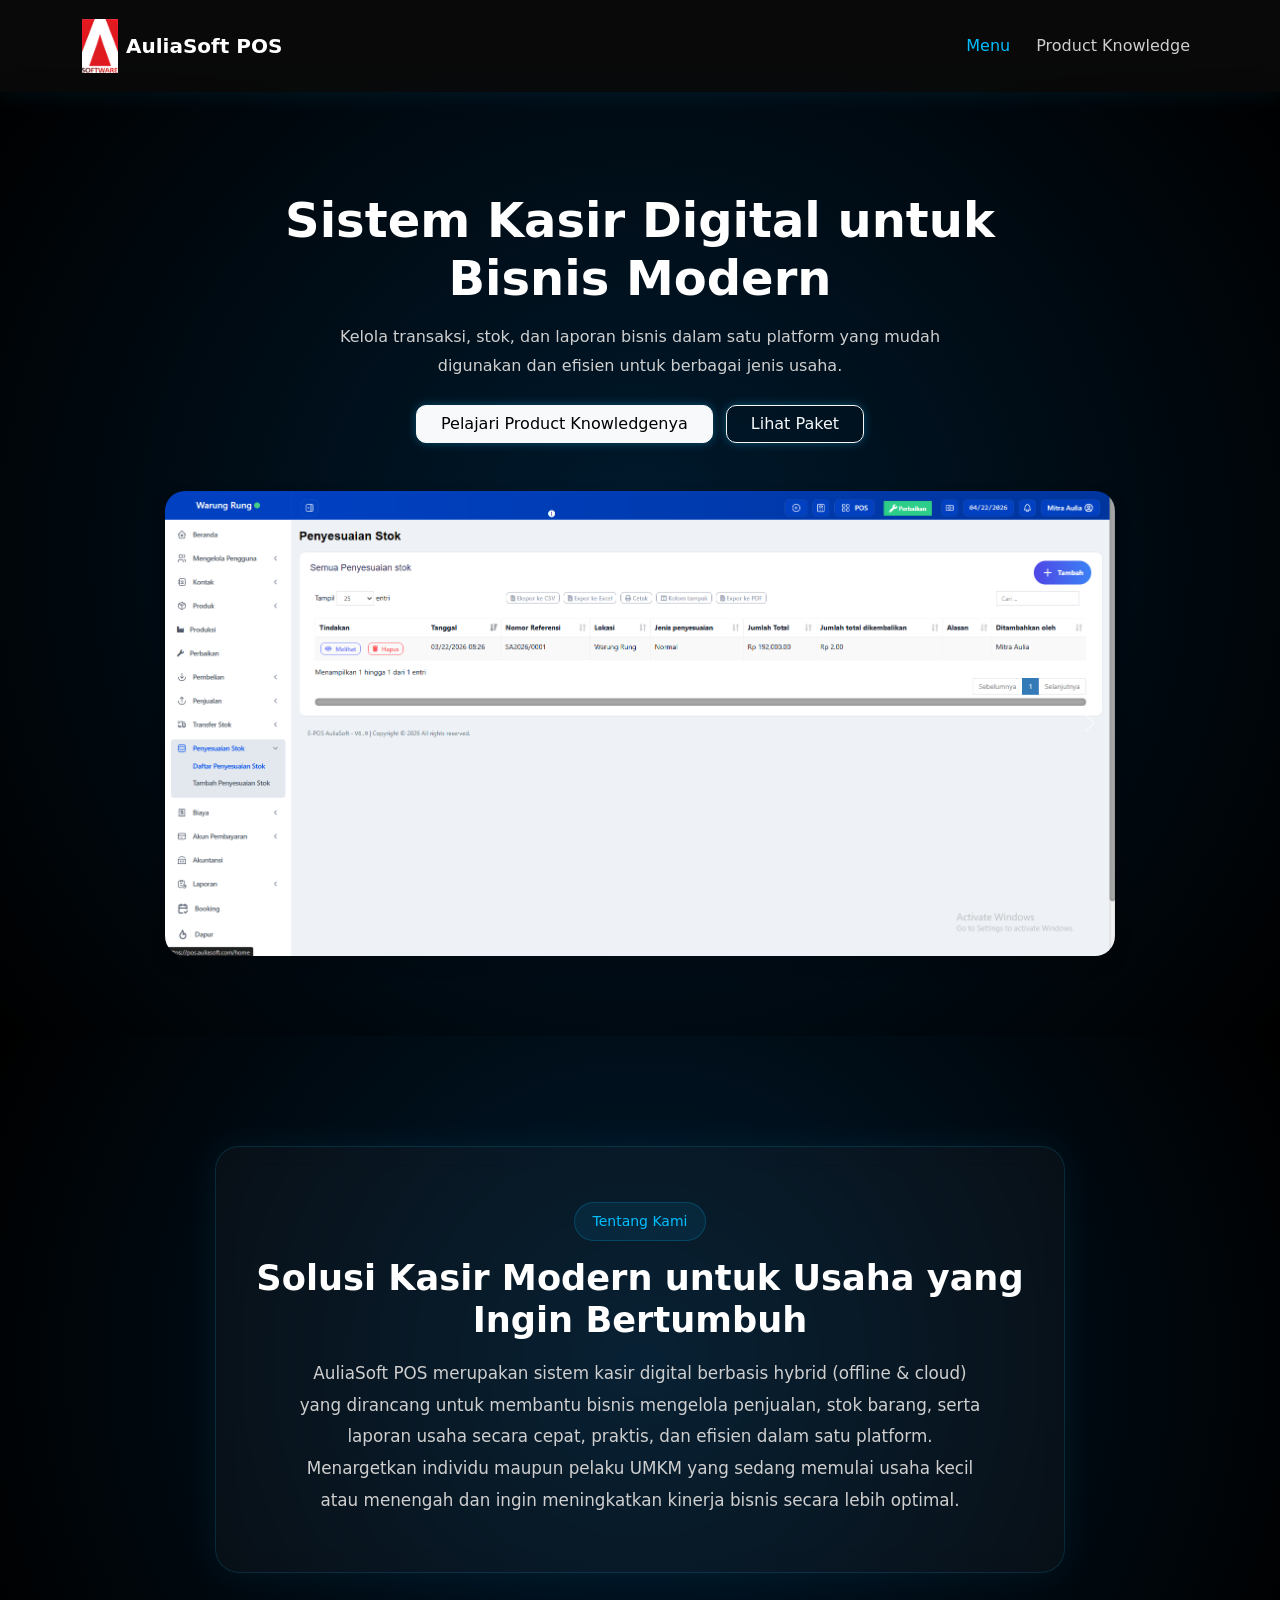
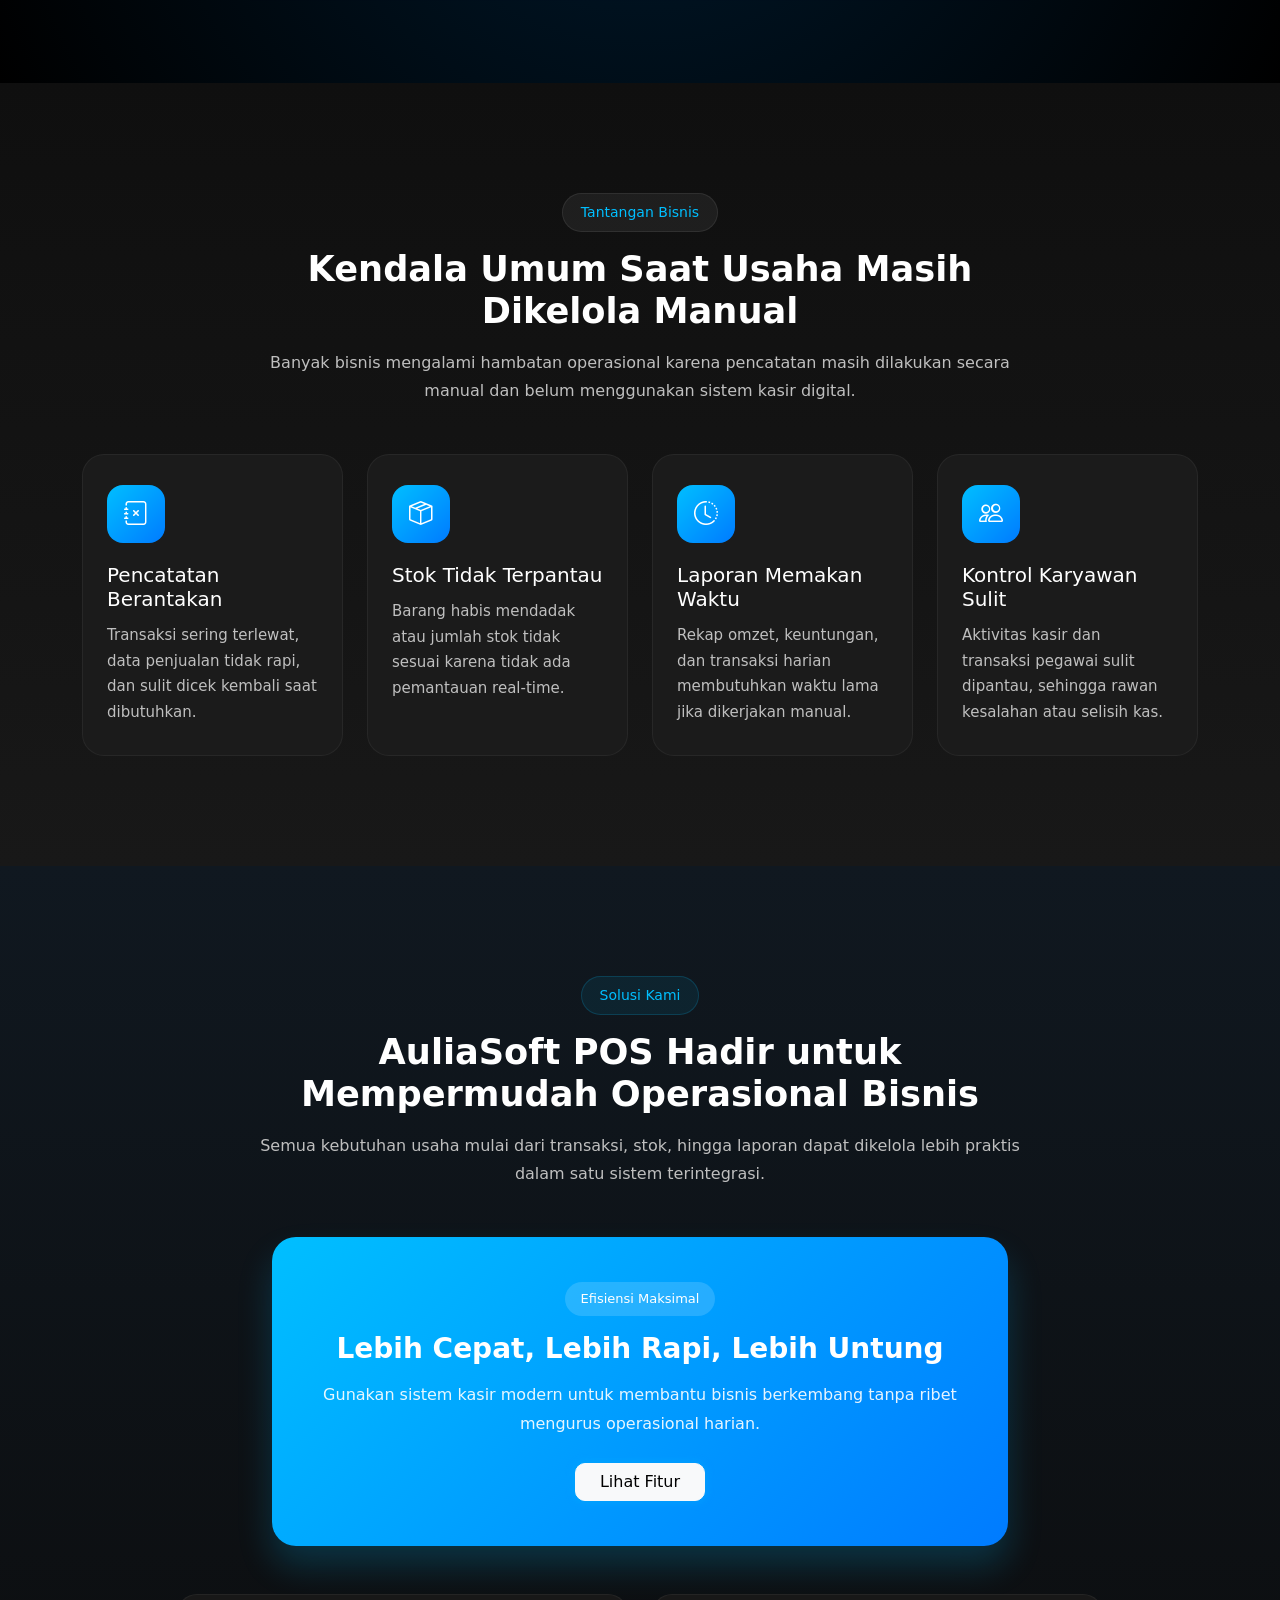
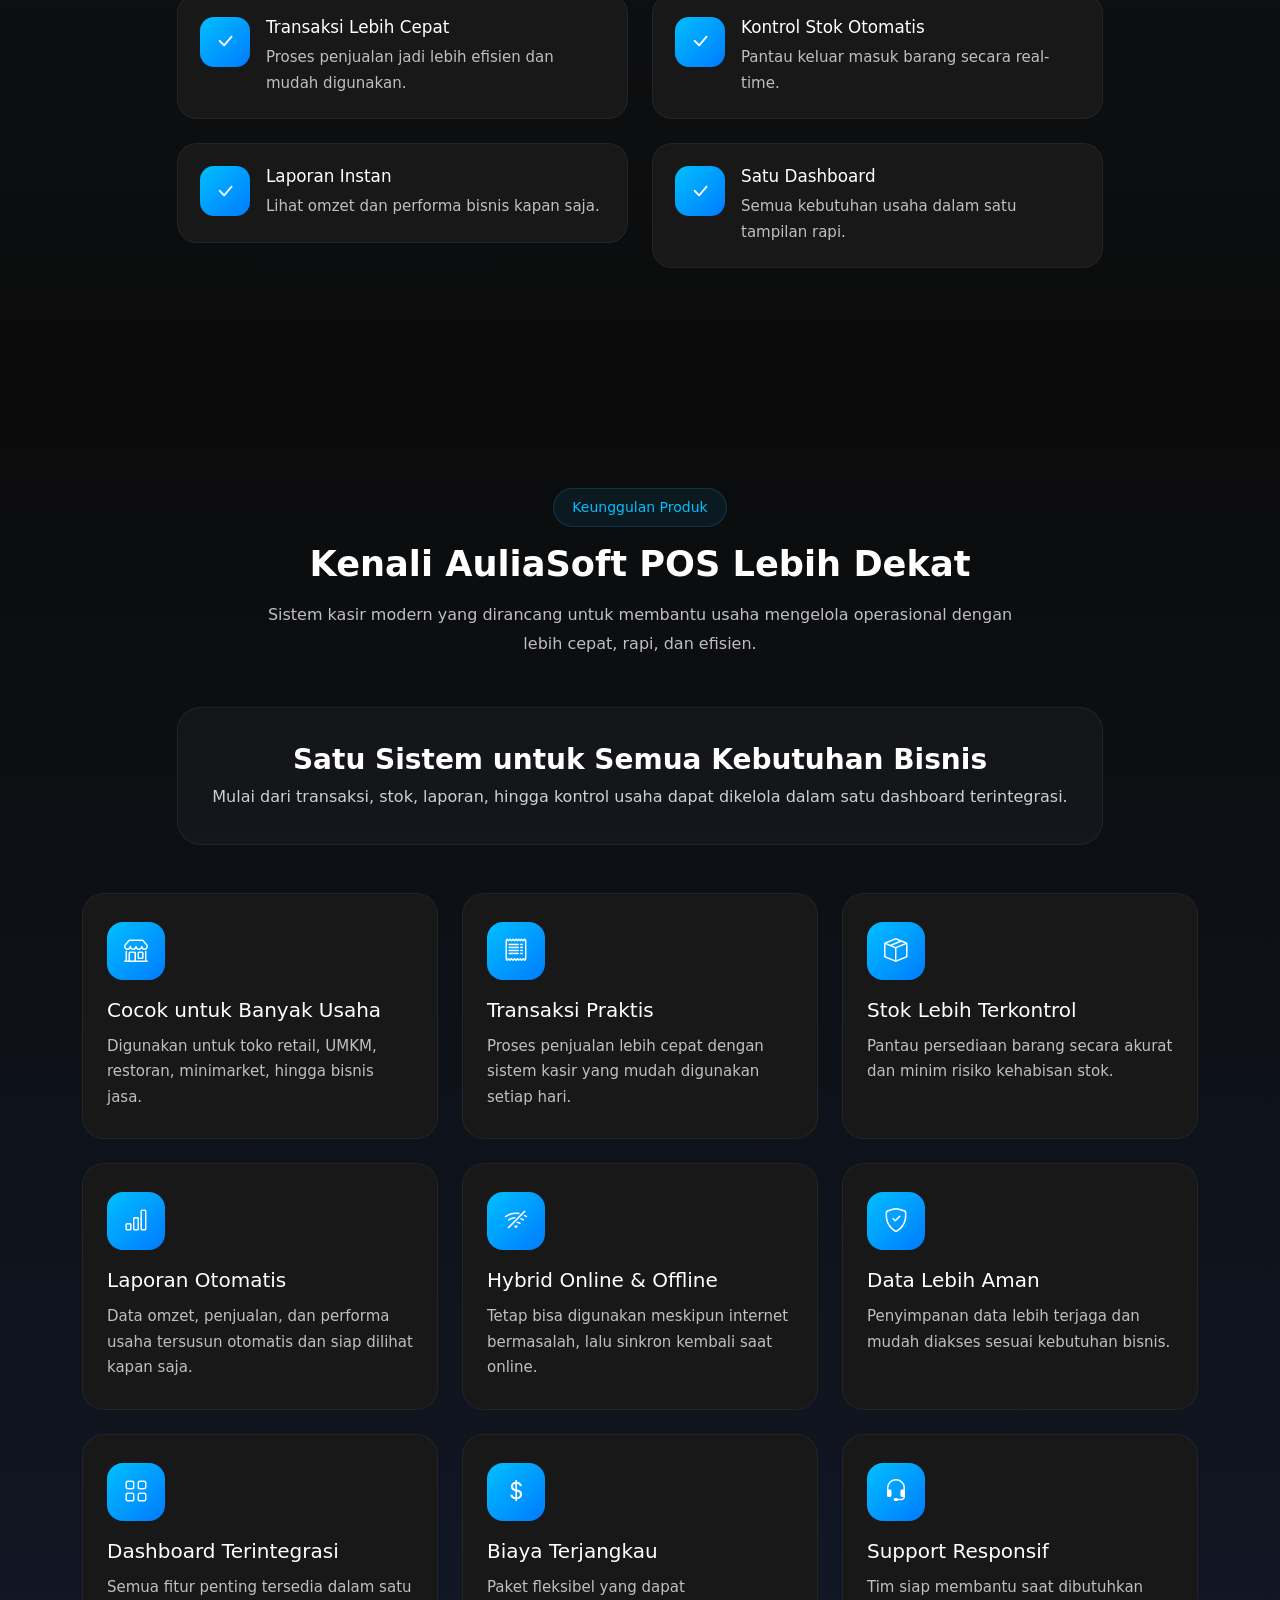
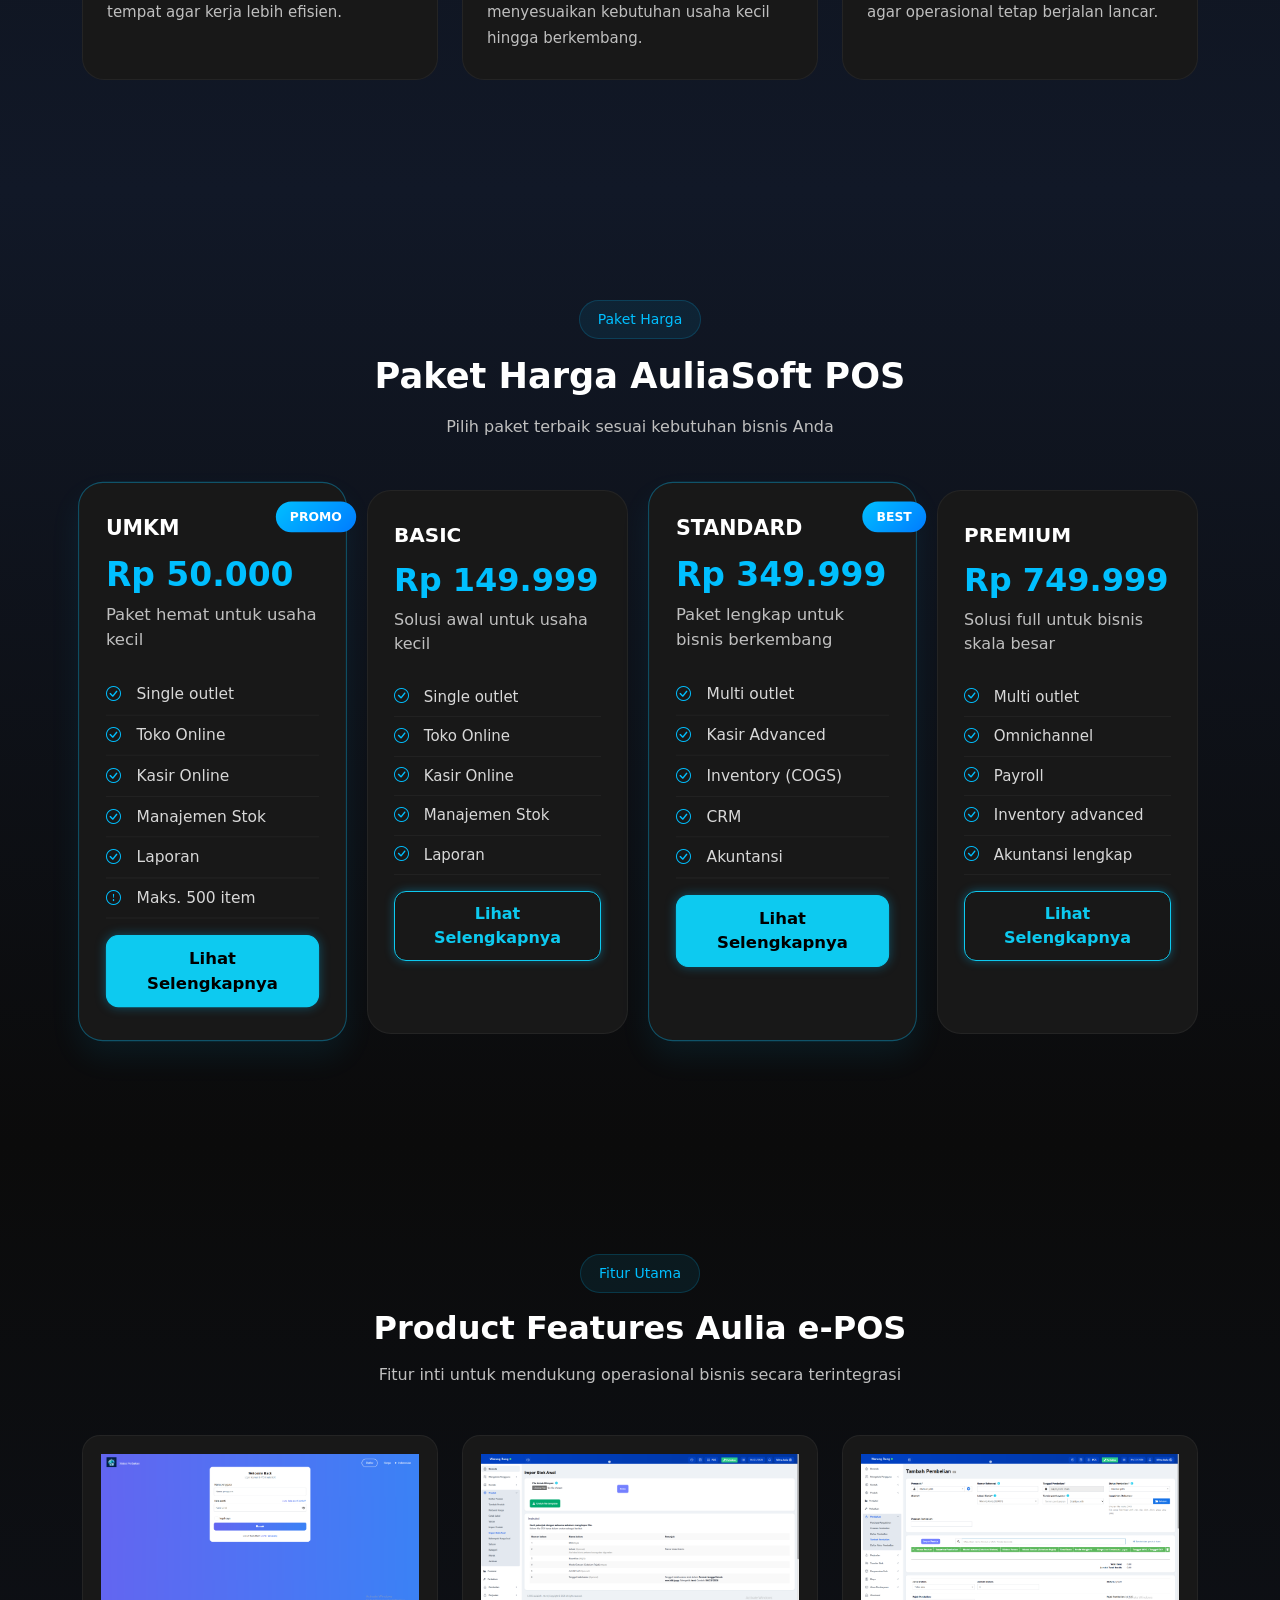
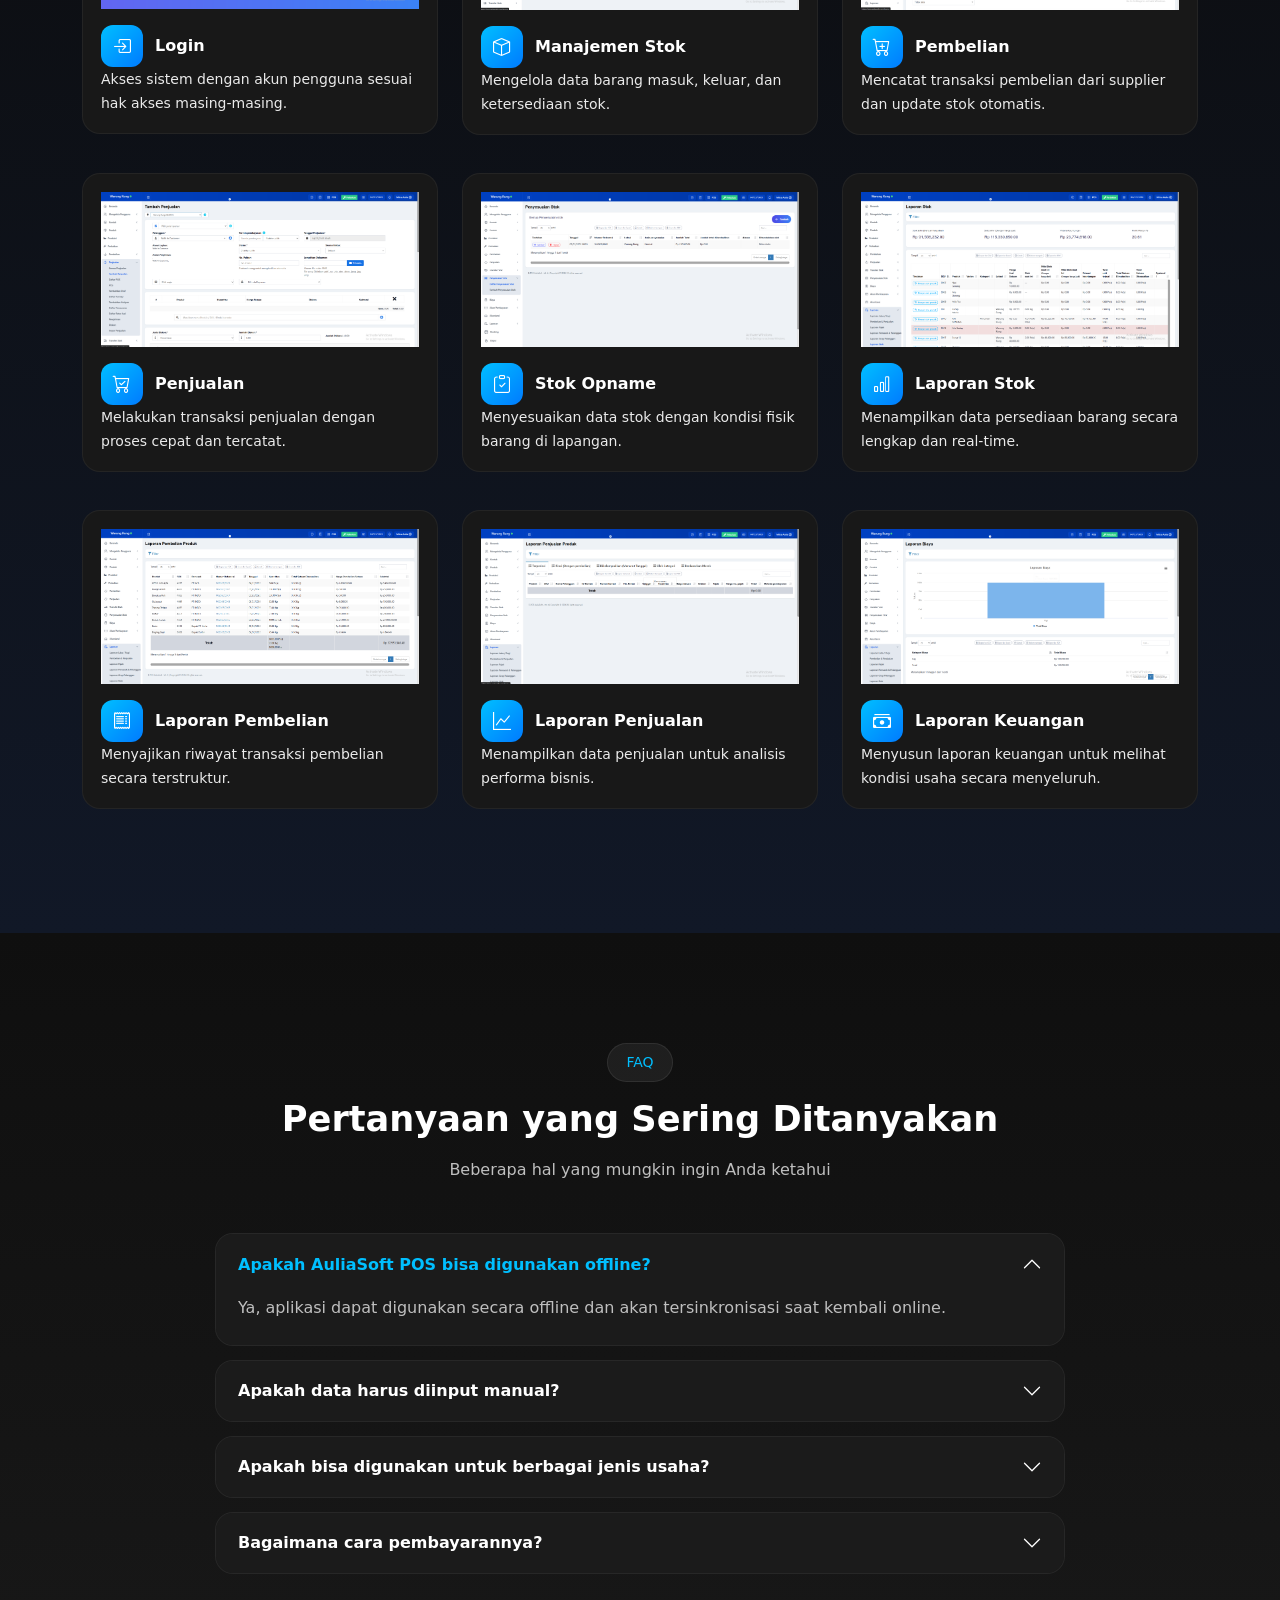
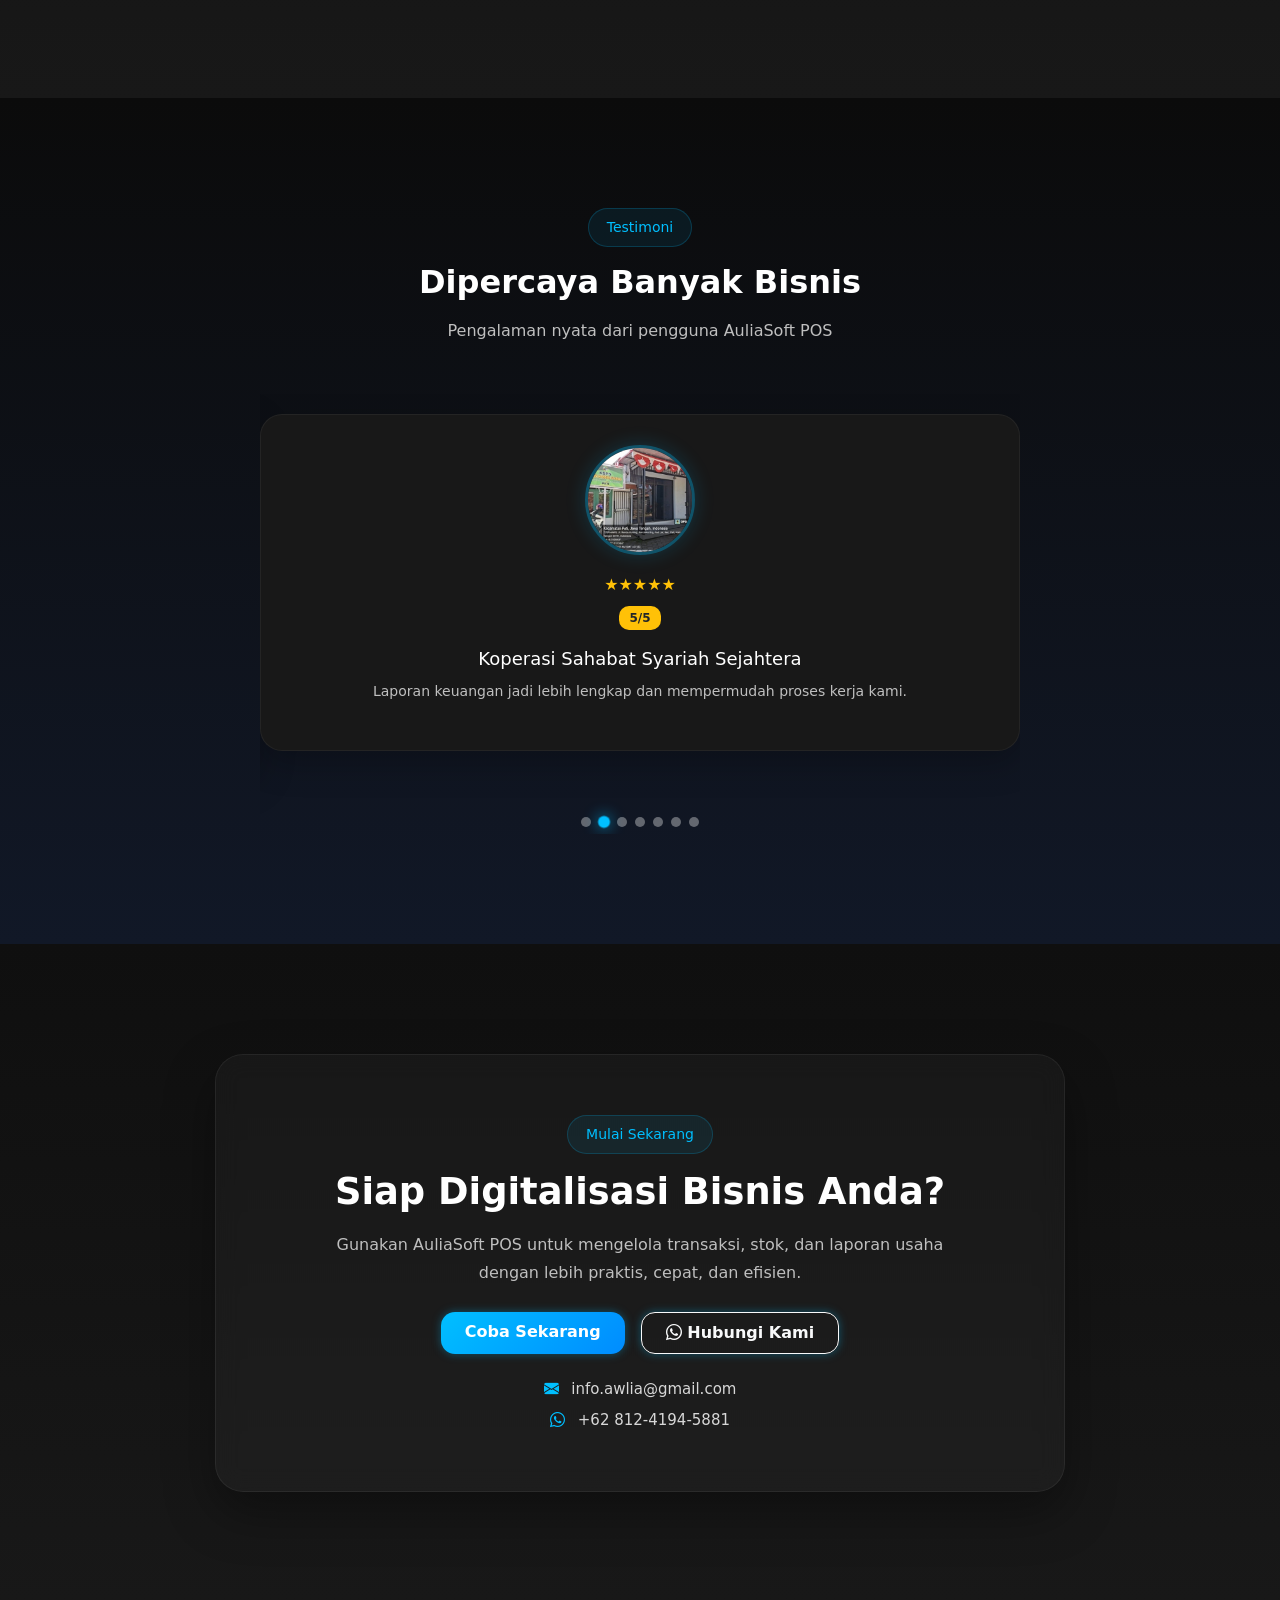
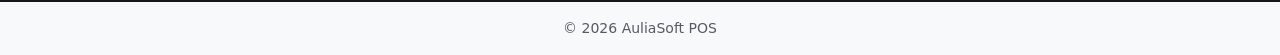
==== index.html @ 13ceb9a9 "Add files via upload" ====
<!-- index.html -->
<!DOCTYPE html>
<html lang="id">
<head>
  <meta charset="UTF-8" />
  <meta name="viewport" content="width=device-width, initial-scale=1" />
  <title>AuliaSoft POS</title>

  <!-- Bootstrap -->
  <link rel="stylesheet" href="https://cdn.jsdelivr.net/npm/swiper@11/swiper-bundle.min.css">
  <link rel="stylesheet" href="https://cdn.jsdelivr.net/npm/bootstrap@5.3.2/dist/css/bootstrap.min.css" />
  <link rel="stylesheet" href="https://cdn.jsdelivr.net/npm/bootstrap-icons@1.11.3/font/bootstrap-icons.css" />

  <!-- Custom CSS -->
  <link rel="stylesheet" href="style.css" />
</head>

<body>

  <!-- Navbar -->
  <nav id="navbar" class="navbar navbar-expand-lg fixed-top">
    <div class="container">

      <!-- Logo -->
      <a href="#" class="navbar-brand d-flex align-items-center">
        <img src="foto/auliasoftsoftware.png" alt="Logo" width="36" class="me-2" />
        <span class="fw-bold">AuliaSoft POS</span>
      </a>

      <!-- Toggle -->
      <button
        class="navbar-toggler"
        type="button"
        data-bs-toggle="collapse"
        data-bs-target="#navMenu"
      >
        <span class="navbar-toggler-icon"></span>
      </button>

      <!-- Menu -->
      <div class="collapse navbar-collapse" id="navMenu">
        <ul class="navbar-nav ms-auto">
          <li class="nav-item"><a href="index.html" class="nav-link active">Menu</a></li>
          <li class="nav-item"><a href="detail.html" class="nav-link">Product Knowledge</a></li>
        </ul>
      </div>

    </div>
  </nav>

<!-- Hero -->
<section id="hero" class="hero">
  <div class="container">

    <!-- Text Tengah Atas -->
    <div class="hero-content text-center text-white">
      <h1 class="fw-bold display-5">
        Sistem Kasir Digital untuk Bisnis Modern
      </h1>

      <p class="hero-text mx-auto mt-3">
        Kelola transaksi, stok, dan laporan bisnis dalam satu platform
        yang mudah digunakan dan efisien untuk berbagai jenis usaha.
      </p>

      <div class="mt-4">
        <a href="detail.html" class="btn btn-light px-4 me-2">
          Pelajari Product Knowledgenya
        </a>

        <a href="#pricing" class="btn btn-outline-light px-4">
          Lihat Paket
        </a>
      </div>
    </div>

    <!-- Slider Gambar -->
    <div class="hero-slider mt-5">
        <div id="heroCarousel" 
            class="carousel slide carousel-fade"
            data-bs-ride="carousel"
            data-bs-interval="3500"
            data-bs-pause="false">

        <div class="carousel-inner rounded-4 shadow">

            <div class="carousel-item active">
            <img src="foto/hero1.png" class="d-block w-100" alt="Slide 1">
            </div>

            <div class="carousel-item">
            <img src="foto/hero2.png" class="d-block w-100" alt="Slide 2">
            </div>

            <div class="carousel-item">
            <img src="foto/hero3.png" class="d-block w-100" alt="Slide 3">
            </div>

        </div>

            <button class="carousel-control-prev" type="button" data-bs-target="#heroCarousel" data-bs-slide="prev">
                <span class="carousel-control-prev-icon"></span>
            </button>

            <button class="carousel-control-next" type="button" data-bs-target="#heroCarousel" data-bs-slide="next">
                <span class="carousel-control-next-icon"></span>
            </button>

        </div>
    </div>

  </div>
</section>

<!-- About -->
<section id="about" class="about-section">
  <div class="container">

    <div class="about-box text-center mx-auto">
      <span class="about-badge">Tentang Kami</span>

      <h2 class="fw-bold mt-3">
        Solusi Kasir Modern untuk Usaha yang Ingin Bertumbuh
      </h2>

      <p class="mt-3 mb-0">
        AuliaSoft POS merupakan sistem kasir digital berbasis hybrid
        (offline & cloud) yang dirancang untuk membantu bisnis mengelola
        penjualan, stok barang, serta laporan usaha secara cepat,
        praktis, dan efisien dalam satu platform.

        Menargetkan individu maupun pelaku UMKM yang sedang memulai usaha kecil atau menengah dan ingin meningkatkan kinerja bisnis secara lebih optimal.
      </p>
    </div>

  </div>
</section>


<!-- Problem -->
<section id="problem" class="problem-section">
  <div class="container">

    <!-- Heading -->
    <div class="text-center problem-heading mx-auto">
      <span class="problem-badge">Tantangan Bisnis</span>
      <h2 class="fw-bold mt-3">
        Kendala Umum Saat Usaha Masih Dikelola Manual
      </h2>
      <p class="mt-3 mb-0">
        Banyak bisnis mengalami hambatan operasional karena pencatatan
        masih dilakukan secara manual dan belum menggunakan sistem kasir digital.
      </p>
    </div>

    <!-- Cards -->
    <div class="row g-4 mt-4">

      <div class="col-md-6 col-lg-3 d-flex">
        <div class="problem-card w-100">
          <div class="problem-icon">
            <i class="bi bi-journal-x"></i>
          </div>
          <h5>Pencatatan Berantakan</h5>
          <p>
            Transaksi sering terlewat, data penjualan tidak rapi,
            dan sulit dicek kembali saat dibutuhkan.
          </p>
        </div>
      </div>

      <div class="col-md-6 col-lg-3 d-flex">
        <div class="problem-card w-100">
          <div class="problem-icon">
            <i class="bi bi-box-seam"></i>
          </div>
          <h5>Stok Tidak Terpantau</h5>
          <p>
            Barang habis mendadak atau jumlah stok tidak sesuai
            karena tidak ada pemantauan real-time.
          </p>
        </div>
      </div>

      <div class="col-md-6 col-lg-3 d-flex">
        <div class="problem-card w-100">
          <div class="problem-icon">
            <i class="bi bi-clock-history"></i>
          </div>
          <h5>Laporan Memakan Waktu</h5>
          <p>
            Rekap omzet, keuntungan, dan transaksi harian
            membutuhkan waktu lama jika dikerjakan manual.
          </p>
        </div>
      </div>

      <div class="col-md-6 col-lg-3 d-flex">
        <div class="problem-card w-100">
          <div class="problem-icon">
            <i class="bi bi-people"></i>
          </div>
          <h5>Kontrol Karyawan Sulit</h5>
          <p>
            Aktivitas kasir dan transaksi pegawai sulit dipantau,
            sehingga rawan kesalahan atau selisih kas.
          </p>
        </div>
      </div>

    </div>
  </div>
</section>


<!-- Solution -->
<section id="solution" class="solution-section">
  <div class="container">

    <!-- Heading -->
    <div class="text-center solution-heading mx-auto">
      <span class="solution-badge">Solusi Kami</span>
      <h2 class="fw-bold mt-3">
        AuliaSoft POS Hadir untuk Mempermudah Operasional Bisnis
      </h2>
      <p class="mt-3 mb-0">
        Semua kebutuhan usaha mulai dari transaksi, stok, hingga laporan
        dapat dikelola lebih praktis dalam satu sistem terintegrasi.
      </p>
    </div>

    <!-- Highlight Atas -->
    <div class="row justify-content-center mt-5">
      <div class="col-lg-8">
        <div class="solution-highlight text-center">
          <span class="mini-label">Efisiensi Maksimal</span>

          <h3 class="fw-bold mt-3">
            Lebih Cepat, Lebih Rapi, Lebih Untung
          </h3>

          <p class="mt-3">
            Gunakan sistem kasir modern untuk membantu bisnis berkembang
            tanpa ribet mengurus operasional harian.
          </p>

          <a href="#fitur" class="btn btn-light px-4 mt-2">
            Lihat Fitur
          </a>
        </div>
      </div>
    </div>

    <!-- Checklist Tengah Bawah -->
    <div class="row g-4 mt-4 justify-content-center">

      <div class="col-md-6 col-lg-5">
        <div class="solution-item">
          <div class="check-icon">
            <i class="bi bi-check-lg"></i>
          </div>
          <div>
            <h5>Transaksi Lebih Cepat</h5>
            <p>Proses penjualan jadi lebih efisien dan mudah digunakan.</p>
          </div>
        </div>
      </div>

      <div class="col-md-6 col-lg-5">
        <div class="solution-item">
          <div class="check-icon">
            <i class="bi bi-check-lg"></i>
          </div>
          <div>
            <h5>Kontrol Stok Otomatis</h5>
            <p>Pantau keluar masuk barang secara real-time.</p>
          </div>
        </div>
      </div>

      <div class="col-md-6 col-lg-5">
        <div class="solution-item">
          <div class="check-icon">
            <i class="bi bi-check-lg"></i>
          </div>
          <div>
            <h5>Laporan Instan</h5>
            <p>Lihat omzet dan performa bisnis kapan saja.</p>
          </div>
        </div>
      </div>

      <div class="col-md-6 col-lg-5">
        <div class="solution-item">
          <div class="check-icon">
            <i class="bi bi-check-lg"></i>
          </div>
          <div>
            <h5>Satu Dashboard</h5>
            <p>Semua kebutuhan usaha dalam satu tampilan rapi.</p>
          </div>
        </div>
      </div>

    </div>

  </div>
</section>

<!-- PRODUCT -->
<section id="product" class="product-section">
  <div class="container">

    <!-- Heading -->
    <div class="text-center product-heading mx-auto">
      <span class="product-badge">Keunggulan Produk</span>

      <h2 class="fw-bold mt-3">
        Kenali AuliaSoft POS Lebih Dekat
      </h2>

      <p class="mt-3 mb-0">
        Sistem kasir modern yang dirancang untuk membantu usaha
        mengelola operasional dengan lebih cepat, rapi, dan efisien.
      </p>
    </div>

    <!-- Top Highlight -->
    <div class="row justify-content-center mt-5">
      <div class="col-lg-10">
        <div class="product-highlight text-center">
          <h3 class="fw-bold">Satu Sistem untuk Semua Kebutuhan Bisnis</h3>
          <p class="mb-0 mt-2">
            Mulai dari transaksi, stok, laporan, hingga kontrol usaha
            dapat dikelola dalam satu dashboard terintegrasi.
          </p>
        </div>
      </div>
    </div>

    <!-- Cards -->
    <div class="row g-4 mt-4">

      <div class="col-md-6 col-lg-4">
        <div class="pk-card">
          <div class="pk-icon"><i class="bi bi-shop"></i></div>
          <h5>Cocok untuk Banyak Usaha</h5>
          <p>
            Digunakan untuk toko retail, UMKM, restoran,
            minimarket, hingga bisnis jasa.
          </p>
        </div>
      </div>

      <div class="col-md-6 col-lg-4">
        <div class="pk-card">
          <div class="pk-icon"><i class="bi bi-receipt"></i></div>
          <h5>Transaksi Praktis</h5>
          <p>
            Proses penjualan lebih cepat dengan sistem kasir
            yang mudah digunakan setiap hari.
          </p>
        </div>
      </div>

      <div class="col-md-6 col-lg-4">
        <div class="pk-card">
          <div class="pk-icon"><i class="bi bi-box-seam"></i></div>
          <h5>Stok Lebih Terkontrol</h5>
          <p>
            Pantau persediaan barang secara akurat
            dan minim risiko kehabisan stok.
          </p>
        </div>
      </div>

      <div class="col-md-6 col-lg-4">
        <div class="pk-card">
          <div class="pk-icon"><i class="bi bi-bar-chart"></i></div>
          <h5>Laporan Otomatis</h5>
          <p>
            Data omzet, penjualan, dan performa usaha
            tersusun otomatis dan siap dilihat kapan saja.
          </p>
        </div>
      </div>

      <div class="col-md-6 col-lg-4">
        <div class="pk-card">
          <div class="pk-icon"><i class="bi bi-wifi-off"></i></div>
          <h5>Hybrid Online & Offline</h5>
          <p>
            Tetap bisa digunakan meskipun internet bermasalah,
            lalu sinkron kembali saat online.
          </p>
        </div>
      </div>

      <div class="col-md-6 col-lg-4">
        <div class="pk-card">
          <div class="pk-icon"><i class="bi bi-shield-check"></i></div>
          <h5>Data Lebih Aman</h5>
          <p>
            Penyimpanan data lebih terjaga dan mudah diakses
            sesuai kebutuhan bisnis.
          </p>
        </div>
      </div>

      <div class="col-md-6 col-lg-4">
        <div class="pk-card">
          <div class="pk-icon"><i class="bi bi-grid"></i></div>
          <h5>Dashboard Terintegrasi</h5>
          <p>
            Semua fitur penting tersedia dalam satu tempat
            agar kerja lebih efisien.
          </p>
        </div>
      </div>

      <div class="col-md-6 col-lg-4">
        <div class="pk-card">
          <div class="pk-icon"><i class="bi bi-currency-dollar"></i></div>
          <h5>Biaya Terjangkau</h5>
          <p>
            Paket fleksibel yang dapat menyesuaikan
            kebutuhan usaha kecil hingga berkembang.
          </p>
        </div>
      </div>

      <div class="col-md-6 col-lg-4">
        <div class="pk-card">
          <div class="pk-icon"><i class="bi bi-headset"></i></div>
          <h5>Support Responsif</h5>
          <p>
            Tim siap membantu saat dibutuhkan
            agar operasional tetap berjalan lancar.
          </p>
        </div>
      </div>

    </div>

  </div>
</section>

<!-- PRICING -->
<section id="pricing" class="pricing-section">
  <div class="container">

    <div class="text-center pricing-heading mx-auto mb-5">
      <span class="pricing-badge">Paket Harga</span>
      <h2 class="fw-bold mt-3">Paket Harga AuliaSoft POS</h2>
      <p class="mt-3 mb-0">
        Pilih paket terbaik sesuai kebutuhan bisnis Anda
      </p>
    </div>

    <div class="row g-4">

      <!-- UMKM -->
      <div class="col-md-3">
        <div class="price-card popular reveal">
          <div class="ribbon">PROMO</div>

          <h5>UMKM</h5>
          <h3 class="price">Rp 50.000</h3>
          <p class="desc">Paket hemat untuk usaha kecil</p>

          <ul class="feature-preview">
            <li><i class="bi bi-check-circle"></i> Single outlet</li>
            <li><i class="bi bi-check-circle"></i> Toko Online</li>
            <li><i class="bi bi-check-circle"></i> Kasir Online</li>
            <li><i class="bi bi-check-circle"></i> Manajemen Stok</li>
            <li><i class="bi bi-check-circle"></i> Laporan</li>
            <li><i class="bi bi-exclamation-circle"></i> Maks. 500 item</li>
          </ul>

          <button class="btn btn-info w-100 mt-3"
                  data-bs-toggle="collapse"
                  data-bs-target="#umkmDetail">
            Lihat Selengkapnya
          </button>

          <div class="collapse mt-3" id="umkmDetail">
            <ul class="feature-full">
              <li><i class="bi bi-plus-circle"></i> CRM</li>
              <li><i class="bi bi-plus-circle"></i> Manajemen Karyawan</li>
              <li><i class="bi bi-plus-circle"></i> QRIS</li>
            </ul>
          </div>
        </div>
      </div>

      <!-- BASIC -->
      <div class="col-md-3">
        <div class="price-card reveal">
          <h5>BASIC</h5>
          <h3 class="price">Rp 149.999</h3>
          <p class="desc">Solusi awal untuk usaha kecil</p>

          <ul class="feature-preview">
            <li><i class="bi bi-check-circle"></i> Single outlet</li>
            <li><i class="bi bi-check-circle"></i> Toko Online</li>
            <li><i class="bi bi-check-circle"></i> Kasir Online</li>
            <li><i class="bi bi-check-circle"></i> Manajemen Stok</li>
            <li><i class="bi bi-check-circle"></i> Laporan</li>
          </ul>

          <button class="btn btn-outline-info w-100 mt-3"
                  data-bs-toggle="collapse"
                  data-bs-target="#basicDetail">
            Lihat Selengkapnya
          </button>

          <div class="collapse mt-3" id="basicDetail">
            <ul class="feature-full">
              <li><i class="bi bi-plus-circle"></i> CRM</li>
              <li><i class="bi bi-plus-circle"></i> Manajemen Karyawan</li>
              <li><i class="bi bi-plus-circle"></i> QRIS</li>
            </ul>
          </div>
        </div>
      </div>

      <!-- STANDARD -->
      <div class="col-md-3">
        <div class="price-card popular reveal">
          <div class="ribbon">BEST</div>

          <h5>STANDARD</h5>
          <h3 class="price">Rp 349.999</h3>
          <p class="desc">Paket lengkap untuk bisnis berkembang</p>

          <ul class="feature-preview">
            <li><i class="bi bi-check-circle"></i> Multi outlet</li>
            <li><i class="bi bi-check-circle"></i> Kasir Advanced</li>
            <li><i class="bi bi-check-circle"></i> Inventory (COGS)</li>
            <li><i class="bi bi-check-circle"></i> CRM</li>
            <li><i class="bi bi-check-circle"></i> Akuntansi</li>
          </ul>

          <button class="btn btn-info w-100 mt-3"
                  data-bs-toggle="collapse"
                  data-bs-target="#standardDetail">
            Lihat Selengkapnya
          </button>

          <div class="collapse mt-3" id="standardDetail">
            <ul class="feature-full">
              <li><i class="bi bi-plus-circle"></i> Analisa bisnis</li>
              <li><i class="bi bi-plus-circle"></i> Order online</li>
              <li><i class="bi bi-plus-circle"></i> Aplikasi owner</li>
            </ul>
          </div>
        </div>
      </div>

      <!-- PREMIUM -->
      <div class="col-md-3">
        <div class="price-card reveal">
          <h5>PREMIUM</h5>
          <h3 class="price">Rp 749.999</h3>
          <p class="desc">Solusi full untuk bisnis skala besar</p>

          <ul class="feature-preview">
            <li><i class="bi bi-check-circle"></i> Multi outlet</li>
            <li><i class="bi bi-check-circle"></i> Omnichannel</li>
            <li><i class="bi bi-check-circle"></i> Payroll</li>
            <li><i class="bi bi-check-circle"></i> Inventory advanced</li>
            <li><i class="bi bi-check-circle"></i> Akuntansi lengkap</li>
          </ul>

          <button class="btn btn-outline-info w-100 mt-3"
                  data-bs-toggle="collapse"
                  data-bs-target="#premiumDetail">
            Lihat Selengkapnya
          </button>

          <div class="collapse mt-3" id="premiumDetail">
            <ul class="feature-full">
              <li><i class="bi bi-plus-circle"></i> Integrasi bank</li>
              <li><i class="bi bi-plus-circle"></i> Aulia Teams</li>
              <li><i class="bi bi-plus-circle"></i> Broadcast</li>
            </ul>
          </div>
        </div>
      </div>

    </div>
  </div>
</section>

<!-- FEATURES -->
<section id="fitur" class="feature-section">
  <div class="container">

    <!-- Heading -->
    <div class="text-center feature-heading mx-auto mb-5">
      <span class="feature-badge">Fitur Utama</span>
      <h2 class="fw-bold mt-3">Product Features Aulia e-POS</h2>
      <p class="mt-3 mb-0">
        Fitur inti untuk mendukung operasional bisnis secara terintegrasi
      </p>
    </div>

    <div class="row g-4">

      <!-- LOGIN -->
      <div class="col-md-4">
        <div class="feature-list-item">
          <img src="foto/login.png" class="img-fluid mb-3" alt="Login">
          <div class="feature-title">
            <i class="bi bi-box-arrow-in-right"></i>
            <span>Login</span>
          </div>
          <small>Akses sistem dengan akun pengguna sesuai hak akses masing-masing.</small>
        </div>
      </div>

      <!-- STOK -->
      <div class="col-md-4">
        <div class="feature-list-item">
          <img src="foto/manajemenstok.png" class="img-fluid mb-3" alt="Stok">
          <div class="feature-title">
            <i class="bi bi-box"></i>
            <span>Manajemen Stok</span>
          </div>
          <small>Mengelola data barang masuk, keluar, dan ketersediaan stok.</small>
        </div>
      </div>

      <!-- PEMBELIAN -->
      <div class="col-md-4">
        <div class="feature-list-item">
          <img src="foto/pembelian.png" class="img-fluid mb-3" alt="Pembelian">
          <div class="feature-title">
            <i class="bi bi-cart-plus"></i>
            <span>Pembelian</span>
          </div>
          <small>Mencatat transaksi pembelian dari supplier dan update stok otomatis.</small>
        </div>
      </div>

      <!-- PENJUALAN -->
      <div class="col-md-4">
        <div class="feature-list-item">
          <img src="foto/penjualan.png" class="img-fluid mb-3" alt="Penjualan">
          <div class="feature-title">
            <i class="bi bi-cart-check"></i>
            <span>Penjualan</span>
          </div>
          <small>Melakukan transaksi penjualan dengan proses cepat dan tercatat.</small>
        </div>
      </div>

      <!-- STOK OPNAME -->
      <div class="col-md-4">
        <div class="feature-list-item">
          <img src="foto/opname.png" class="img-fluid mb-3" alt="Stok Opname">
          <div class="feature-title">
            <i class="bi bi-clipboard-check"></i>
            <span>Stok Opname</span>
          </div>
          <small>Menyesuaikan data stok dengan kondisi fisik barang di lapangan.</small>
        </div>
      </div>

      <!-- LAPORAN STOK -->
      <div class="col-md-4">
        <div class="feature-list-item">
          <img src="foto/laporanstok.png" class="img-fluid mb-3" alt="Laporan Stok">
          <div class="feature-title">
            <i class="bi bi-bar-chart"></i>
            <span>Laporan Stok</span>
          </div>
          <small>Menampilkan data persediaan barang secara lengkap dan real-time.</small>
        </div>
      </div>

      <!-- LAPORAN PEMBELIAN -->
      <div class="col-md-4">
        <div class="feature-list-item">
          <img src="foto/laporanpembelian.png" class="img-fluid mb-3" alt="Laporan Pembelian">
          <div class="feature-title">
            <i class="bi bi-receipt"></i>
            <span>Laporan Pembelian</span>
          </div>
          <small>Menyajikan riwayat transaksi pembelian secara terstruktur.</small>
        </div>
      </div>

      <!-- LAPORAN PENJUALAN -->
      <div class="col-md-4">
        <div class="feature-list-item">
          <img src="foto/laporanpenjualan.png" class="img-fluid mb-3" alt="Laporan Penjualan">
          <div class="feature-title">
            <i class="bi bi-graph-up"></i>
            <span>Laporan Penjualan</span>
          </div>
          <small>Menampilkan data penjualan untuk analisis performa bisnis.</small>
        </div>
      </div>

      <!-- LAPORAN KEUANGAN -->
      <div class="col-md-4">
        <div class="feature-list-item">
          <img src="foto/laporanbiaya.png" class="img-fluid mb-3" alt="Laporan Keuangan">
          <div class="feature-title">
            <i class="bi bi-cash-stack"></i>
            <span>Laporan Keuangan</span>
          </div>
          <small>Menyusun laporan keuangan untuk melihat kondisi usaha secara menyeluruh.</small>
        </div>
      </div>

    </div>

  </div>
</section>

<!-- FAQ Section -->
<section id="faq" class="faq-section">
  <div class="container">

    <!-- Heading -->
    <div class="text-center faq-heading mx-auto mb-5">
      <span class="faq-badge">FAQ</span>
      <h2 class="fw-bold mt-3">Pertanyaan yang Sering Ditanyakan</h2>
      <p class="mt-3 mb-0">
        Beberapa hal yang mungkin ingin Anda ketahui
      </p>
    </div>

    <!-- Accordion -->
    <div class="accordion faq-accordion" id="faqAccordion">

      <!-- 1 -->
      <div class="accordion-item">
        <h2 class="accordion-header">
          <button class="accordion-button" type="button"
            data-bs-toggle="collapse"
            data-bs-target="#faq1">
            Apakah AuliaSoft POS bisa digunakan offline?
          </button>
        </h2>

        <div id="faq1" class="accordion-collapse collapse show" data-bs-parent="#faqAccordion">
          <div class="accordion-body">
            Ya, aplikasi dapat digunakan secara offline dan akan tersinkronisasi saat kembali online.
          </div>
        </div>
      </div>

      <!-- 2 -->
      <div class="accordion-item">
        <h2 class="accordion-header">
          <button class="accordion-button collapsed" type="button"
            data-bs-toggle="collapse"
            data-bs-target="#faq2">
            Apakah data harus diinput manual?
          </button>
        </h2>

        <div id="faq2" class="accordion-collapse collapse" data-bs-parent="#faqAccordion">
          <div class="accordion-body">
            Ya, input dilakukan secara manual untuk memberikan kontrol penuh terhadap data bisnis Anda.
          </div>
        </div>
      </div>

      <!-- 3 -->
      <div class="accordion-item">
        <h2 class="accordion-header">
          <button class="accordion-button collapsed" type="button"
            data-bs-toggle="collapse"
            data-bs-target="#faq3">
            Apakah bisa digunakan untuk berbagai jenis usaha?
          </button>
        </h2>

        <div id="faq3" class="accordion-collapse collapse" data-bs-parent="#faqAccordion">
          <div class="accordion-body">
            Bisa, AuliaSoft POS dirancang fleksibel untuk berbagai jenis bisnis seperti toko, restoran, dan jasa.
          </div>
        </div>
      </div>

      <!-- 4 -->
      <div class="accordion-item">
        <h2 class="accordion-header">
          <button class="accordion-button collapsed" type="button"
            data-bs-toggle="collapse"
            data-bs-target="#faq4">
            Bagaimana cara pembayarannya?
          </button>
        </h2>

        <div id="faq4" class="accordion-collapse collapse" data-bs-parent="#faqAccordion">
          <div class="accordion-body">
            Bisa melakukan secara cash ataupun transfer ke rekening BRI 789001005408534 a/n PT MITRA AULIA INDONESIA.
          </div>
        </div>
      </div>

    </div>

  </div>
</section>

<!-- TESTIMONI -->
<section id="testimoni" class="testimonial-section">
  <div class="container text-center">

    <div class="testimonial-heading mx-auto mb-5">
      <span class="testimonial-badge">Testimoni</span>
      <h2 class="fw-bold mt-3">Dipercaya Banyak Bisnis</h2>
      <p class="mt-3 mb-0">Pengalaman nyata dari pengguna AuliaSoft POS</p>
    </div>

    <div class="swiper mySwiper">
      <div class="swiper-wrapper">

        <div class="swiper-slide">
          <div class="testimonial-card">
            <img src="foto/koppontrenalfatah.png">
            <div class="stars">★★★★★</div>
            <span class="badge bg-warning text-dark mb-2">5/5</span>
            <h5>Koppontren Al Fatah</h5>
            <p>Dari transaksi manual hingga online, fitur lengkap dan support cepat sangat membantu operasional kami.</p>
          </div>
        </div>

        <div class="swiper-slide">
          <div class="testimonial-card">
            <img src="foto/koperasisss.png">
            <div class="stars">★★★★★</div>
            <span class="badge bg-warning text-dark mb-2">5/5</span>
            <h5>Koperasi Sahabat Syariah Sejahtera</h5>
            <p>Laporan keuangan jadi lebih lengkap dan mempermudah proses kerja kami.</p>
          </div>
        </div>

        <div class="swiper-slide">
          <div class="testimonial-card">
            <img src="foto/tokonazrilbns.png">
            <div class="stars">★★★★★</div>
            <span class="badge bg-warning text-dark mb-2">5/5</span>
            <h5>Toko Nazril BNS</h5>
            <p>Sangat membantu aktivitas toko, dan tim support selalu responsif.</p>
          </div>
        </div>

                <!-- 6 -->
        <div class="swiper-slide">
          <div class="testimonial-card">
            <img src="foto/cvlapkes.png">
            <div class="stars">★★★★★</div>
            <span class="badge bg-warning text-dark mb-2">5/5</span>
            <h5>CV LAPKES MART KKSU SYARIAH</h5>
            <p>Pengelolaan stok dan laporan penjualan menjadi lebih mudah.</p>
          </div>
        </div>

        <!-- 7 -->
        <div class="swiper-slide">
          <div class="testimonial-card">
            <img src="foto/tokorahmin.png">
            <div class="stars">★★★★★</div>
            <span class="badge bg-warning text-dark mb-2">5/5</span>
            <h5>Toko Rahmi</h5>
            <p>Membantu meningkatkan akuntabilitas dan manajemen toko kami.</p>
          </div>
        </div>

        <!-- 9 -->
        <div class="swiper-slide">
          <div class="testimonial-card">
            <img src="foto/kkmp.png">
            <div class="stars">★★★★★</div>
            <span class="badge bg-warning text-dark mb-2">5/5</span>
            <h5>KKMP Cengkareng Barat</h5>
            <p>Aplikasi lengkap dan layanan support sangat memuaskan.</p>
          </div>
        </div>

        <!-- 10 -->
        <div class="swiper-slide">
          <div class="testimonial-card">
            <img src="foto/kkmpbojong.png">
            <div class="stars">★★★★★</div>
            <span class="badge bg-warning text-dark mb-2">5/5</span>
            <h5>KKMP Bojong Nangka</h5>
            <p>Mudah digunakan dan sudah terintegrasi dengan sistem POS kami.</p>
          </div>
        </div>

      </div>

      <div class="swiper-pagination"></div>
    </div>

  </div>
</section>



<!-- Kontak + CTA -->
<section id="faq" class="faq-section">
  <div class="container">

    <div class="contact-box text-center mx-auto">

      <span class="contact-badge">Mulai Sekarang</span>

      <h2 class="fw-bold mt-3 mb-3">
        Siap Digitalisasi Bisnis Anda?
      </h2>

      <p class="contact-desc mb-4">
        Gunakan AuliaSoft POS untuk mengelola transaksi, stok,
        dan laporan usaha dengan lebih praktis, cepat, dan efisien.
      </p>

      <div class="d-flex justify-content-center gap-3 flex-wrap mb-4">

        <a href="https://pos.auliasoft.com/business/register"
           class="btn btn-primary px-4 py-2">
          Coba Sekarang
        </a>

        <a href="https://wa.me/6281241945881?text=Saya%20ingin%20bertanya%20mengenai%20Aplikasi%20POS%20Auliasoft"
           target="_blank"
           class="btn btn-outline-light px-4 py-2">
          <i class="bi bi-whatsapp"></i> Hubungi Kami
        </a>

      </div>

      <div class="contact-info">
        <p class="mb-2">
          <i class="bi bi-envelope-fill"></i>
          info.awlia@gmail.com
        </p>

        <p class="mb-0">
          <i class="bi bi-whatsapp"></i>
          +62 812-4194-5881
        </p>
      </div>

    </div>

  </div>
</section>

<!-- FOOTER -->
    <footer class="text-center py-3 bg-light">
         <p class="mb-0 small text-muted">© 2026 AuliaSoft POS</p>
    </footer>

<!-- JS -->
    <script src="script.js"></script>
    <script src="https://cdn.jsdelivr.net/npm/bootstrap@5.3.2/dist/js/bootstrap.bundle.min.js"></script>
    <script src="https://cdn.jsdelivr.net/npm/swiper@11/swiper-bundle.min.js"></script>
    <script>
    document.addEventListener("DOMContentLoaded", function () {
    const swiper = new Swiper(".mySwiper", {
        slidesPerView: 1,
        loop: true,
        spaceBetween: 0,

        autoplay: {
        delay: 3000,
        disableOnInteraction: false
        },

        effect: "slide", /* jangan fade dulu */
        speed: 900,

        pagination: {
        el: ".swiper-pagination",
        clickable: true
        }
    });
    });
    </script>

</body>
</html>
---- style.css ----
/* style.css */

/* ================= ROOT ================= */
:root {
  --primary: #00bfff;
  --primary-dark: #007bff;
  --bg-dark: #0a0a0a;
  --card-dark: #111111;
  --text-light: #eaeaea;
  --text-muted: #b8b8b8;
  --navbar-height: 72px;
  --radius: 18px;
  --transition: 0.3s ease;
}

/* ================= GLOBAL ================= */
* {
  margin: 0;
  padding: 0;
  box-sizing: border-box;
}

html {
  scroll-behavior: smooth;
}

body {
  padding-top: var(--navbar-height);
  font-family: system-ui, -apple-system, sans-serif;
  background: var(--bg-dark);
  color: var(--text-light);
}

section {
  scroll-margin-top: 90px;
}

img {
  max-width: 100%;
  display: block;
}

a {
  text-decoration: none;
}

.section-space {
  padding: 100px 0;
}

/* ================= NAVBAR ================= */
#navbar {
  background: rgba(10, 10, 10, 0.85);
  backdrop-filter: blur(14px);
  padding: 14px 0;
  box-shadow: 0 5px 20px rgba(0, 191, 255, 0.08);
}

.navbar-brand {
  color: white !important;
}

.navbar-toggler {
  border: none;
}

.navbar-toggler:focus {
  box-shadow: none;
}

.nav-link {
  color: #cfcfcf !important;
  margin-left: 10px;
  transition: var(--transition);
}

.nav-link:hover,
.nav-link.active {
  color: var(--primary) !important;
}

/* ================= HERO =================
.hero {
  min-height: 100vh;
  background: radial-gradient(circle at center, #001a2e 0%, #000 100%);
}

.hero-text {
  color: var(--text-muted);
  font-size: 1.05rem;
  line-height: 1.8;
  max-width: 540px;
}

.hero-image img {
  border-radius: var(--radius);
} */

/* HERO */
.hero {
  min-height: 100vh;
  padding: 120px 0 80px;
  background: radial-gradient(circle at center, #001a2e, #000);
}

.hero-content {
  max-width: 850px;
  margin: auto;
}

.hero-text {
  max-width: 650px;
  color: #cfcfcf;
  line-height: 1.8;
}

/* Slider */
.hero-slider {
  max-width: 950px;
  margin: auto;
}

.hero-slider img {
  border-radius: 20px;
  object-fit: cover;
}

/* Tombol Slider */
.carousel-control-prev,
.carousel-control-next {
  width: 50px;
}

.carousel-control-prev-icon,
.carousel-control-next-icon {
  background-size: 70%;
}

/* Smooth Fade */
.carousel-fade .carousel-item {
  opacity: 0;
  transition: opacity 1.2s ease-in-out;
}

.carousel-fade .carousel-item.active {
  opacity: 1;
}

/* ================= BUTTON ================= */
.btn {
  border-radius: 10px;
  transition: var(--transition);
  box-shadow: 0 0 10px rgba(0, 191, 255, 0.35);
}

.btn:hover {
  transform: translateY(-2px);
  box-shadow: 0 0 20px rgba(0, 191, 255, 0.75);
}

/* ================= MINI CARD ================= */
.mini-card {
  background: white;
  color: #111;
  padding: 18px;
  border-radius: var(--radius);
  box-shadow: 0 10px 25px rgba(0, 0, 0, 0.2);
}

.mini-card small {
  color: #666;
}

.mini-card h4 {
  color: var(--primary-dark);
}

/* ================= ABOUT =================
.about-box {
  max-width: 760px;
  background: var(--card-dark);
  padding: 45px;
  border-radius: var(--radius);
  box-shadow: 0 0 25px rgba(0, 191, 255, 0.08);
}

.about-box p {
  color: var(--text-muted);
  line-height: 1.8;
} */
/* ABOUT */
.about-section {
  padding: 110px 0;
  background: radial-gradient(circle at center, #001a2e, #000);
}

.about-box {
  max-width: 850px;
  padding: 55px 40px;
  border-radius: 24px;
  background: rgba(255, 255, 255, 0.03);
  border: 1px solid rgba(0, 191, 255, 0.15);
  backdrop-filter: blur(12px);
  box-shadow: 0 0 35px rgba(0, 191, 255, 0.08);
}

.about-badge {
  display: inline-block;
  padding: 8px 18px;
  border-radius: 50px;
  font-size: 14px;
  color: #00bfff;
  background: rgba(0, 191, 255, 0.08);
  border: 1px solid rgba(0, 191, 255, 0.2);
}

.about-box h2 {
  font-size: 2.2rem;
  color: #ffffff;
}

.about-box p {
  color: #cfcfcf;
  line-height: 1.9;
  font-size: 1.05rem;
  max-width: 700px;
  margin-inline: auto;
}

@media (max-width: 768px) {
  .about-box {
    padding: 35px 22px;
  }

  .about-box h2 {
    font-size: 1.7rem;
  }
}

/* ================= CARD UMUM ================= */
.card-dark {
  background: var(--card-dark);
  border-radius: var(--radius);
  box-shadow: 0 0 20px rgba(0, 191, 255, 0.06);
  transition: var(--transition);
}

.card-dark:hover {
  box-shadow: 0 0 25px rgba(0, 191, 255, 0.25);
}

/* ================= RESPONSIVE ================= */
@media (max-width: 991px) {
  .hero {
    text-align: center;
    padding: 60px 0;
  }

  .hero-text {
    margin: auto;
  }

  .nav-link {
    margin-left: 0;
    margin-top: 8px;
  }
}

@media (max-width: 576px) {
  .about-box {
    padding: 30px 20px;
  }

  .hero h1 {
    font-size: 2rem;
  }
}

/* PROBLEM */
.problem-section {
  padding: 110px 0;
  background: linear-gradient(180deg, #0f0f0f, #181818);
}

.problem-heading {
  max-width: 760px;
}

.problem-badge {
  display: inline-block;
  padding: 8px 18px;
  border-radius: 50px;
  background: rgba(255,255,255,0.06);
  color: #00bfff;
  font-size: 14px;
  border: 1px solid rgba(255,255,255,0.08);
}

.problem-heading h2 {
  color: #fff;
  font-size: 2.2rem;
}

.problem-heading p {
  color: #bfbfbf;
  line-height: 1.8;
}

/* Card */
.problem-card {
  background: #1b1b1b;
  border: 1px solid rgba(255,255,255,0.05);
  border-radius: 22px;
  padding: 30px 24px;
  transition: 0.3s ease;
}

.problem-card:hover {
  transform: translateY(-6px);
  border-color: rgba(0,191,255,0.3);
  box-shadow: 0 15px 30px rgba(0,0,0,0.25);
}

.problem-icon {
  width: 58px;
  height: 58px;
  border-radius: 16px;
  display: flex;
  align-items: center;
  justify-content: center;
  background: linear-gradient(135deg, #00bfff, #007bff);
  font-size: 24px;
  color: #fff;
  margin-bottom: 20px;
}

.problem-card h5 {
  color: #fff;
  margin-bottom: 12px;
}

.problem-card p {
  color: #bfbfbf;
  line-height: 1.7;
  margin-bottom: 0;
  font-size: 15px;
}

@media (max-width: 768px) {
  .problem-heading h2 {
    font-size: 1.7rem;
  }
}

/* SOLUTION */
.solution-section {
  padding: 110px 0;
  background: linear-gradient(180deg, #101820, #0b0b0b);
}

.solution-heading {
  max-width: 760px;
}

.solution-badge {
  display: inline-block;
  padding: 8px 18px;
  border-radius: 50px;
  font-size: 14px;
  color: #00bfff;
  background: rgba(0,191,255,0.08);
  border: 1px solid rgba(0,191,255,0.18);
}

.solution-heading h2 {
  color: #fff;
  font-size: 2.2rem;
}

.solution-heading p {
  color: #bfbfbf;
  line-height: 1.8;
}

/* List */
.solution-list {
  display: flex;
  flex-direction: column;
  gap: 18px;
}

.solution-item {
  display: flex;
  gap: 16px;
  padding: 22px;
  border-radius: 20px;
  background: #181818;
  border: 1px solid rgba(255,255,255,0.05);
  transition: 0.3s ease;
}

.solution-item:hover {
  transform: translateY(-4px);
  border-color: rgba(0,191,255,0.25);
}

.solution-item h5 {
  color: #fff;
  margin-bottom: 8px;
  font-size: 1.05rem;
}

.solution-item p {
  color: #bfbfbf;
  margin-bottom: 0;
  line-height: 1.7;
  font-size: 15px;
}

.check-icon {
  width: 50px;
  height: 50px;
  min-width: 50px;
  border-radius: 14px;
  display: flex;
  align-items: center;
  justify-content: center;
  background: linear-gradient(135deg, #00bfff, #007bff);
  color: #fff;
  font-size: 20px;
}

/* Right Box */
.solution-highlight {
  padding: 45px 30px;
  border-radius: 24px;
  background: linear-gradient(135deg, #00bfff, #007bff);
  color: #fff;
  box-shadow: 0 20px 35px rgba(0,191,255,0.2);
}

.solution-highlight p {
  color: rgba(255,255,255,0.9);
  line-height: 1.8;
}

.mini-label {
  display: inline-block;
  padding: 7px 16px;
  border-radius: 50px;
  font-size: 13px;
  background: rgba(255,255,255,0.15);
}

@media (max-width: 768px) {
  .solution-heading h2 {
    font-size: 1.7rem;
  }

  .solution-highlight {
    padding: 35px 24px;
  }
}

/* PRODUCT */
.product-section {
  padding: 110px 0;
  background: linear-gradient(180deg, #0b0b0b, #111827);
}

.product-heading {
  max-width: 760px;
}

.product-badge {
  display: inline-block;
  padding: 8px 18px;
  border-radius: 50px;
  font-size: 14px;
  color: #00bfff;
  background: rgba(0,191,255,0.08);
  border: 1px solid rgba(0,191,255,0.18);
}

.product-heading h2 {
  color: #fff;
  font-size: 2.2rem;
}

.product-heading p {
  color: #bfbfbf;
  line-height: 1.8;
}

/* Highlight */
.product-highlight {
  padding: 35px 30px;
  border-radius: 24px;
  background: rgba(255,255,255,0.03);
  border: 1px solid rgba(255,255,255,0.06);
}

.product-highlight h3 {
  color: #fff;
}

.product-highlight p {
  color: #cfcfcf;
}

/* Cards */
.pk-card {
  height: 100%;
  padding: 28px 24px;
  border-radius: 22px;
  background: #181818;
  border: 1px solid rgba(255,255,255,0.05);
  transition: 0.3s ease;
}

.pk-card:hover {
  transform: translateY(-6px);
  border-color: rgba(0,191,255,0.25);
  box-shadow: 0 15px 30px rgba(0,0,0,0.25);
}

.pk-icon {
  width: 58px;
  height: 58px;
  border-radius: 16px;
  display: flex;
  align-items: center;
  justify-content: center;
  background: linear-gradient(135deg, #00bfff, #007bff);
  color: #fff;
  font-size: 24px;
  margin-bottom: 18px;
}

.pk-card h5 {
  color: #fff;
  margin-bottom: 12px;
}

.pk-card p {
  color: #bfbfbf;
  margin-bottom: 0;
  line-height: 1.7;
  font-size: 15px;
}

@media (max-width: 768px) {
  .product-heading h2 {
    font-size: 1.7rem;
  }
}

/* PRICING */
.pricing-section {
  padding: 110px 0;
  background: linear-gradient(180deg, #111827, #0b0b0b);
}

.pricing-heading {
  max-width: 720px;
}

.pricing-badge {
  display: inline-block;
  padding: 8px 18px;
  border-radius: 50px;
  font-size: 14px;
  color: #00bfff;
  background: rgba(0,191,255,0.08);
  border: 1px solid rgba(0,191,255,0.18);
}

.pricing-heading h2 {
  color: #fff;
  font-size: 2.2rem;
}

.pricing-heading p {
  color: #bfbfbf;
  line-height: 1.8;
}

/* Card */
.price-card {
  position: relative;
  height: 100%;
  padding: 32px 26px;
  border-radius: 24px;
  background: #181818;
  border: 1px solid rgba(255,255,255,0.05);
  transition: 0.3s ease;
}

.price-card:hover {
  transform: translateY(-8px);
  border-color: rgba(0,191,255,0.25);
  box-shadow: 0 20px 35px rgba(0,0,0,0.28);
}

.price-card h5 {
  color: #fff;
  font-weight: 700;
}

.price {
  font-size: 2rem;
  font-weight: 800;
  color: #00bfff;
  margin: 14px 0 8px;
}

.desc {
  color: #bfbfbf;
  margin-bottom: 22px;
}

/* Features */
.feature-preview,
.feature-full {
  list-style: none;
  padding: 0;
  margin: 0;
}

.feature-preview li,
.feature-full li {
  color: #d8d8d8;
  padding: 8px 0;
  border-bottom: 1px solid rgba(255,255,255,0.04);
  font-size: 15px;
}

.feature-preview li i,
.feature-full li i {
  color: #00bfff;
  margin-right: 10px;
}

/* Popular */
.popular {
  border: 1px solid rgba(0,191,255,0.35);
  transform: scale(1.03);
  box-shadow: 0 15px 30px rgba(0,191,255,0.08);
}

.popular:hover {
  transform: scale(1.03) translateY(-8px);
}

.ribbon {
  position: absolute;
  top: 18px;
  right: -10px;
  padding: 6px 14px;
  font-size: 12px;
  font-weight: 700;
  color: #fff;
  background: linear-gradient(135deg, #00bfff, #007bff);
  border-radius: 50px;
}

/* Button */
.price-card .btn {
  border-radius: 12px;
  padding: 10px 16px;
  font-weight: 600;
}

/* Responsive */
@media (max-width: 768px) {
  .pricing-heading h2 {
    font-size: 1.7rem;
  }

  .popular,
  .popular:hover {
    transform: none;
  }
}

/* FEATURES */
.feature-section {
  padding: 110px 0;
  background: linear-gradient(180deg, #0b0b0b, #111827);
}

.feature-heading {
  max-width: 720px;
}

.feature-badge {
  display: inline-block;
  padding: 8px 18px;
  border-radius: 50px;
  font-size: 14px;
  color: #00bfff;
  background: rgba(0,191,255,0.08);
  border: 1px solid rgba(0,191,255,0.18);
}

.feature-heading h2 {
  color: #fff;
}

.feature-heading p {
  color: #bfbfbf;
}

/* List */
.feature-list-item {
  background: #181818;
  border: 1px solid rgba(255,255,255,0.05);
  border-radius: 18px;
  padding: 18px 18px;
  margin-bottom: 14px;
  cursor: pointer;
  transition: 0.3s ease;
}

.feature-list-item:hover {
  border-color: rgba(0,191,255,0.25);
  transform: translateY(-3px);
}

.feature-title {
  display: flex;
  align-items: center;
  gap: 12px;
  color: #fff;
  font-weight: 600;
}

.feature-title i {
  width: 42px;
  height: 42px;
  border-radius: 12px;
  display: flex;
  align-items: center;
  justify-content: center;
  background: linear-gradient(135deg, #00bfff, #007bff);
  color: #fff;
  font-size: 18px;
}

/* Expand */
.feature-expand {
  display: none;
  padding-top: 16px;
}

.feature-list-item.active .feature-expand {
  display: block;
}

.feature-expand img {
  border-radius: 14px;
  margin-bottom: 10px;
}

.feature-expand small {
  color: #bfbfbf;
  line-height: 1.7;
  display: block;
}

/* FAQ */
.faq-section {
  padding: 110px 0;
  background: linear-gradient(180deg, #0f0f0f, #181818);
}

.faq-heading {
  max-width: 720px;
}

.faq-badge {
  display: inline-block;
  padding: 8px 18px;
  border-radius: 50px;
  background: rgba(255,255,255,0.06);
  color: #00bfff;
  font-size: 14px;
  border: 1px solid rgba(255,255,255,0.08);
}

.faq-heading h2 {
  color: #fff;
  font-size: 2.2rem;
}

.faq-heading p {
  color: #bfbfbf;
  line-height: 1.8;
}

/* Accordion */
.faq-accordion {
  max-width: 850px;
  margin: auto;
}

.faq-accordion .accordion-item {
  background: #1b1b1b;
  border: 1px solid rgba(255,255,255,0.05);
  border-radius: 18px !important;
  overflow: hidden;
  margin-bottom: 14px;
}

.faq-accordion .accordion-button {
  background: #1b1b1b;
  color: #fff;
  font-weight: 600;
  box-shadow: none;
  padding: 20px 22px;
}

.faq-accordion .accordion-button:not(.collapsed) {
  background: #1b1b1b;
  color: #00bfff;
}

.faq-accordion .accordion-button:focus {
  box-shadow: none;
}

.faq-accordion .accordion-button::after {
  filter: brightness(0) invert(1);
}

.faq-accordion .accordion-body {
  color: #bfbfbf;
  line-height: 1.8;
  padding: 0 22px 22px;
  background: #1b1b1b;
}

.faq-accordion .accordion-item:hover {
  border-color: rgba(0,191,255,0.25);
  transition: 0.3s ease;
}

@media (max-width: 768px) {
  .faq-heading h2 {
    font-size: 1.7rem;
  }
}

/* ===============================
   TESTIMONI SECTION
================================= */
.testimonial-section {
  padding: 110px 0;
  background: linear-gradient(180deg, #0b0b0b, #111827);
  overflow: hidden;
}

/* Heading */
.testimonial-heading {
  max-width: 700px;
}

.testimonial-badge {
  display: inline-block;
  padding: 8px 18px;
  border-radius: 50px;
  font-size: 14px;
  color: #00bfff;
  background: rgba(0, 191, 255, 0.08);
  border: 1px solid rgba(0, 191, 255, 0.2);
}

.testimonial-heading h2 {
  color: #fff;
}

.testimonial-heading p {
  color: #bfbfbf;
  line-height: 1.8;
}

/* ===============================
   SWIPER WRAPPER
================================= */
.mySwiper {
  width: 100%;
  max-width: 760px;
  margin: auto;
  padding: 20px 0 60px;
  overflow: hidden;
  position: relative;
}

.mySwiper .swiper-wrapper {
  align-items: stretch;
}

.mySwiper .swiper-slide {
  width: 100% !important;
  flex-shrink: 0;
  opacity: 0 !important;
  transition: opacity .6s ease;
}

/* Slide aktif saja */
.mySwiper .swiper-slide-active {
  opacity: 1 !important;
}

/* ===============================
   CARD
================================= */
.testimonial-card {
  background: #181818;
  border-radius: 22px;
  padding: 30px 25px;
  text-align: center;
  min-height: 320px;
  border: 1px solid rgba(255,255,255,0.05);
  box-shadow: 0 10px 35px rgba(0,0,0,0.25);
  transition: 0.3s ease;
}

.testimonial-card:hover {
  transform: translateY(-5px);
  border-color: rgba(0,191,255,0.25);
  box-shadow: 0 0 25px rgba(0,191,255,0.12);
}

/* Image */
/* FOTO TESTIMONI BESAR & TENGAH */
.testimonial-card img{
  width: 110px;
  height: 110px;
  object-fit: cover;
  border-radius: 50%;
  display: block;
  margin: 0 auto 18px auto;   /* bikin tengah */
  border: 3px solid rgba(0,191,255,.35);
  box-shadow: 0 0 20px rgba(0,191,255,.18);
}

/* biar isi card center semua */
.testimonial-card{
  text-align: center;
}

/* Text */
.testimonial-card h5 {
  color: #fff;
  margin-top: 10px;
  font-size: 18px;
}

.testimonial-card p {
  color: #bfbfbf;
  font-size: 14px;
  line-height: 1.7;
  margin-top: 10px;
}

/* Stars */
.stars {
  color: #ffc107;
  font-size: 16px;
  margin-bottom: 8px;
}

/* Badge */
.testimonial-card .badge {
  font-size: 12px;
  border-radius: 10px;
  padding: 6px 10px;
}

/* ===============================
   PAGINATION
================================= */
.swiper-pagination {
  bottom: 0 !important;
}

.swiper-pagination-bullet {
  width: 10px;
  height: 10px;
  background: rgba(255,255,255,0.35);
  opacity: 1;
  transition: 0.3s ease;
}

.swiper-pagination-bullet-active {
  background: #00bfff;
  box-shadow: 0 0 12px rgba(0,191,255,0.8);
  transform: scale(1.2);
}

/* ===============================
   MOBILE
================================= */
@media (max-width: 768px) {
  .testimonial-section {
    padding: 80px 0;
  }

  .testimonial-card {
    min-height: auto;
    padding: 25px 20px;
  }

  .testimonial-heading h2 {
    font-size: 1.8rem;
  }
}

/* ===============================
   CONTACT SECTION
================================= */
.contact-section {
  padding: 110px 0;
  background: linear-gradient(180deg, #0b0b0b, #111827);
}

/* BOX */
.contact-box {
  max-width: 850px;
  margin: auto;
  padding: 60px 40px;
  background: rgba(255,255,255,0.03);
  border: 1px solid rgba(255,255,255,0.06);
  border-radius: 28px;
  backdrop-filter: blur(12px);
  box-shadow: 0 20px 50px rgba(0,0,0,.35);
}

/* BADGE */
.contact-badge {
  display: inline-block;
  padding: 8px 18px;
  border-radius: 50px;
  font-size: 14px;
  color: #00bfff;
  background: rgba(0,191,255,0.08);
  border: 1px solid rgba(0,191,255,0.2);
}

/* TEXT */
.contact-box h2 {
  color: #fff;
  font-size: 2.3rem;
}

.contact-desc {
  color: #bfbfbf;
  max-width: 620px;
  margin: auto;
  line-height: 1.8;
}

/* BUTTON */
.contact-box .btn-primary {
  background: linear-gradient(135deg,#00bfff,#008cff);
  border: none;
  border-radius: 14px;
  font-weight: 600;
}

.contact-box .btn-primary:hover {
  transform: translateY(-2px);
  box-shadow: 0 0 20px rgba(0,191,255,.35);
}

.contact-box .btn-outline-light {
  border-radius: 14px;
  font-weight: 600;
}

/* INFO */
.contact-info {
  margin-top: 20px;
}

.contact-info p {
  color: #d7d7d7;
  font-size: 15px;
}

.contact-info i {
  color: #00bfff;
  margin-right: 8px;
}

/* MOBILE */
@media (max-width:768px) {
  .contact-section {
    padding: 80px 0;
  }

  .contact-box {
    padding: 40px 25px;
  }

  .contact-box h2 {
    font-size: 1.8rem;
  }
}

/* BUSINESS DOMAIN */
.mini-info-box{
  background: rgba(255,255,255,.03);
  border:1px solid rgba(255,255,255,.05);
  border-radius:18px;
  padding:28px;
  height:100%;
  transition:.3s ease;
}

.mini-info-box:hover{
  transform:translateY(-6px);
  border-color:rgba(0,191,255,.25);
  box-shadow:0 12px 30px rgba(0,191,255,.08);
}

.mini-info-box i{
  font-size:28px;
  color:#00bfff;
  margin-bottom:15px;
  display:inline-block;
}

.mini-info-box h5{
  color:#fff;
  margin-bottom:12px;
}

.mini-info-box p{
  color:#bfbfbf;
  line-height:1.7;
  margin:0;
}

.domain-note{
  padding:24px;
  border-radius:18px;
  background:linear-gradient(135deg, rgba(0,191,255,.08), rgba(255,255,255,.02));
  border:1px solid rgba(0,191,255,.15);
}

.domain-note p{
  color:#d7d7d7;
}

/* PRODUCT ROADMAP */

/* ROADMAP FIX */
#product-roadmap .roadmap-item {
  height: 100%;
  padding: 30px 25px;
  border-radius: 20px;
  background: rgba(255, 255, 255, 0.02);
  backdrop-filter: blur(10px);
  display: flex;
  flex-direction: column;
  justify-content: flex-start;
  transition: 0.3s ease;
}

#product-roadmap .roadmap-item:hover {
  transform: translateY(-5px);
}

#product-roadmap .roadmap-dot {
  width: 10px;
  height: 10px;
  background: #00cfff;
  border-radius: 50%;
  margin: 0 auto 15px;
  display: block;
}

#product-roadmap h5 {
  margin-bottom: 10px;
  font-weight: 600;
}

#product-roadmap p {
  font-size: 14px;
  margin-bottom: 15px;
  color: #ccc;
  min-height: 60px; /* biar sejajar */
}

#product-roadmap ul {
  padding-left: 18px;
  margin: 0;
}

#product-roadmap ul li {
  margin-bottom: 6px;
  font-size: 14px;
  line-height: 1.5;
}

/* biar semua card sejajar */
#product-roadmap .row {
  align-items: stretch;
}
#product-roadmap .content-box{
  position:relative;
  overflow:hidden;
}

.roadmap-line{
  position:absolute;
  top:80px;
  bottom:80px;
  left:50%;
  width:2px;
  background:linear-gradient(to bottom, transparent, #00bfff, transparent);
  transform:translateX(-50%);
  opacity:.3;
}

.roadmap-item{
  position:relative;
  background:rgba(255,255,255,.03);
  border:1px solid rgba(255,255,255,.05);
  border-radius:18px;
  padding:26px;
  height:100%;
  transition:.3s ease;
}

.roadmap-item:hover{
  transform:translateY(-6px);
  border-color:rgba(0,191,255,.25);
  box-shadow:0 12px 28px rgba(0,191,255,.08);
}

.roadmap-dot{
  width:12px;
  height:12px;
  background:#00bfff;
  border-radius:50%;
  display:inline-block;
  margin-bottom:14px;
  box-shadow:0 0 15px rgba(0,191,255,.8);
}

.roadmap-item h5{
  color:#fff;
  margin-bottom:10px;
}

.roadmap-item p{
  color:#bfbfbf;
  line-height:1.7;
  margin:0;
}

.roadmap-note{
  padding:22px;
  border-radius:18px;
  background:linear-gradient(135deg, rgba(0,191,255,.08), rgba(255,255,255,.02));
  border:1px solid rgba(0,191,255,.15);
}

.roadmap-note p{
  color:#d7d7d7;
}

@media(max-width:768px){
  .roadmap-line{
    display:none;
  }
}

/* USE CASES */
.usecase-image-box{
  display: flex;
  justify-content: center;
  align-items: center;
  padding: 35px;
  border-radius: 28px;
  background: linear-gradient(145deg, rgba(255,255,255,.03), rgba(0,191,255,.04));
  border: 1px solid rgba(0,191,255,.12);
  box-shadow: 
    0 0 0 1px rgba(255,255,255,.02) inset,
    0 20px 45px rgba(0,0,0,.35),
    0 0 35px rgba(0,191,255,.08);
}

/* FOTO CENTER + ROUNDED EDGE */
.usecase-image-box img{
  display: block;
  margin: auto;
  max-width: 100%;
  max-height: 560px;
  object-fit: contain;

  border-radius: 24px;
  border: 1px solid rgba(255,255,255,.08);

  box-shadow:
    0 12px 35px rgba(0,0,0,.35),
    0 0 0 1px rgba(255,255,255,.03) inset,
    0 0 25px rgba(0,191,255,.08);

  transition: .4s ease;
}

/* hover dikit biar premium */
.usecase-image-box img:hover{
  transform: scale(1.015);
  box-shadow:
    0 18px 45px rgba(0,0,0,.45),
    0 0 0 1px rgba(255,255,255,.04) inset,
    0 0 35px rgba(0,191,255,.15);
}

.usecase-content{
  display:grid;
  gap:24px;
}

.usecase-block{
  background:rgba(255,255,255,.03);
  border:1px solid rgba(255,255,255,.05);
  border-radius:18px;
  padding:28px;
  transition:.3s ease;
}

.usecase-block:hover{
  transform:translateY(-6px);
  border-color:rgba(0,191,255,.25);
  box-shadow:0 12px 28px rgba(0,191,255,.08);
}

.usecase-block h5{
  color:#fff;
  margin-bottom:16px;
  display:flex;
  align-items:center;
  gap:10px;
}

.usecase-block h5 i{
  color:#00bfff;
}

.usecase-block p{
  color:#bfbfbf;
  line-height:1.8;
  margin-bottom:14px;
}

.usecase-block p:last-child{
  margin-bottom:0;
}

/* CUSTOMIZATION */
.custom-card{
  background: rgba(255,255,255,.03);
  border:1px solid rgba(255,255,255,.05);
  border-radius:20px;
  padding:28px;
  transition:.3s ease;
}

.custom-card:hover{
  transform:translateY(-6px);
  border-color:rgba(0,191,255,.25);
  box-shadow:0 14px 30px rgba(0,191,255,.08);
}

.custom-card i{
  font-size:28px;
  color:#00bfff;
  margin-bottom:14px;
  display:inline-block;
}

.custom-card h5{
  color:#fff;
  margin-bottom:12px;
}

.custom-card p{
  color:#bfbfbf;
  line-height:1.7;
  margin:0;
}

.custom-note{
  padding:24px;
  border-radius:18px;
  background:linear-gradient(135deg, rgba(0,191,255,.08), rgba(255,255,255,.02));
  border:1px solid rgba(0,191,255,.14);
}

.custom-note p{
  color:#d8d8d8;
}

/* ===============================
   COMPETITORS SECTION
=============================== */
#competitors{
  padding: 110px 0;
}

#competitors .content-box{
  margin-top: 40px;
}

/* TOP BOX */
.info-highlight{
  padding: 28px;
  border-radius: 22px;
  background: linear-gradient(135deg, rgba(0,191,255,.08), rgba(255,255,255,.02));
  border: 1px solid rgba(0,191,255,.14);
  box-shadow: 0 10px 30px rgba(0,0,0,.25);
}

.info-highlight h4{
  color: #fff;
  margin-bottom: 12px;
}

.info-highlight p{
  color: #cfcfcf;
  line-height: 1.8;
}

/* GRID BOX */
.mini-box{
  background: rgba(255,255,255,.03);
  border: 1px solid rgba(255,255,255,.05);
  border-radius: 20px;
  padding: 28px;
  transition: .35s ease;
  height: 100%;
}

.mini-box:hover{
  transform: translateY(-6px);
  border-color: rgba(0,191,255,.25);
  box-shadow: 0 14px 35px rgba(0,191,255,.08);
}

.mini-box h5{
  color: #fff;
  margin-bottom: 14px;
  font-size: 18px;
}

.mini-box p{
  color: #bfbfbf;
  line-height: 1.8;
  margin: 0;
}

/* BOTTOM NOTE */
.custom-note{
  padding: 24px;
  border-radius: 18px;
  background: rgba(255,255,255,.02);
  border: 1px solid rgba(255,255,255,.05);
}

.custom-note p{
  color: #d7d7d7;
  line-height: 1.8;
  margin: 0;
}

/* RESPONSIVE */
@media(max-width:768px){

  #competitors{
    padding: 80px 0;
  }

  .info-highlight,
  .mini-box,
  .custom-note{
    padding: 22px;
  }

  .mini-box h5{
    font-size: 17px;
  }

}

/* ===============================
   COMPLEMENTARY SECTION
=============================== */
#complementary{
  padding: 110px 0;
}

#complementary .content-box{
  margin-top: 40px;
}

/* TOP INFO BOX */
#complementary .info-highlight{
  padding: 28px;
  border-radius: 22px;
  background: linear-gradient(135deg, rgba(0,191,255,.08), rgba(255,255,255,.02));
  border: 1px solid rgba(0,191,255,.14);
  box-shadow: 0 10px 30px rgba(0,0,0,.25);
}

#complementary .info-highlight h4{
  color: #fff;
  margin-bottom: 12px;
}

#complementary .info-highlight p{
  color: #cfcfcf;
  line-height: 1.8;
  margin: 0;
}

/* CARD GRID */
#complementary .mini-box{
  background: rgba(255,255,255,.03);
  border: 1px solid rgba(255,255,255,.05);
  border-radius: 20px;
  padding: 28px;
  height: 100%;
  transition: .35s ease;
}

#complementary .mini-box:hover{
  transform: translateY(-6px);
  border-color: rgba(0,191,255,.25);
  box-shadow: 0 14px 35px rgba(0,191,255,.08);
}

#complementary .mini-box h5{
  color: #fff;
  font-size: 18px;
  margin-bottom: 14px;
}

#complementary .mini-box p{
  color: #bfbfbf;
  line-height: 1.8;
  margin: 0;
}

/* BOTTOM NOTE */
#complementary .custom-note{
  padding: 24px;
  border-radius: 18px;
  background: rgba(255,255,255,.02);
  border: 1px solid rgba(255,255,255,.05);
}

#complementary .custom-note p{
  color: #d7d7d7;
  line-height: 1.8;
  margin: 0;
}

/* RESPONSIVE */
@media(max-width:768px){

  #complementary{
    padding: 80px 0;
  }

  #complementary .info-highlight,
  #complementary .mini-box,
  #complementary .custom-note{
    padding: 22px;
  }

  #complementary .mini-box h5{
    font-size: 17px;
  }

}

.back-to-home {
  position: fixed;
  top: 129px;
  left: 50%;
  transform: translateX(-50%);
  z-index: 999;
}

.back-to-home .btn {
  font-size: 13px;
  padding: 6px 16px;
  border-radius: 20px;
  background: rgba(255,255,255,0.08);
  color: #fff;
  border: 1px solid rgba(255,255,255,0.15);
  backdrop-filter: blur(8px);
  opacity: 0.7; /* biar ga ganggu */
  transition: 0.3s ease;
}

.back-to-home .btn:hover {
  opacity: 1;
  background: rgba(255,255,255,0.15);
}
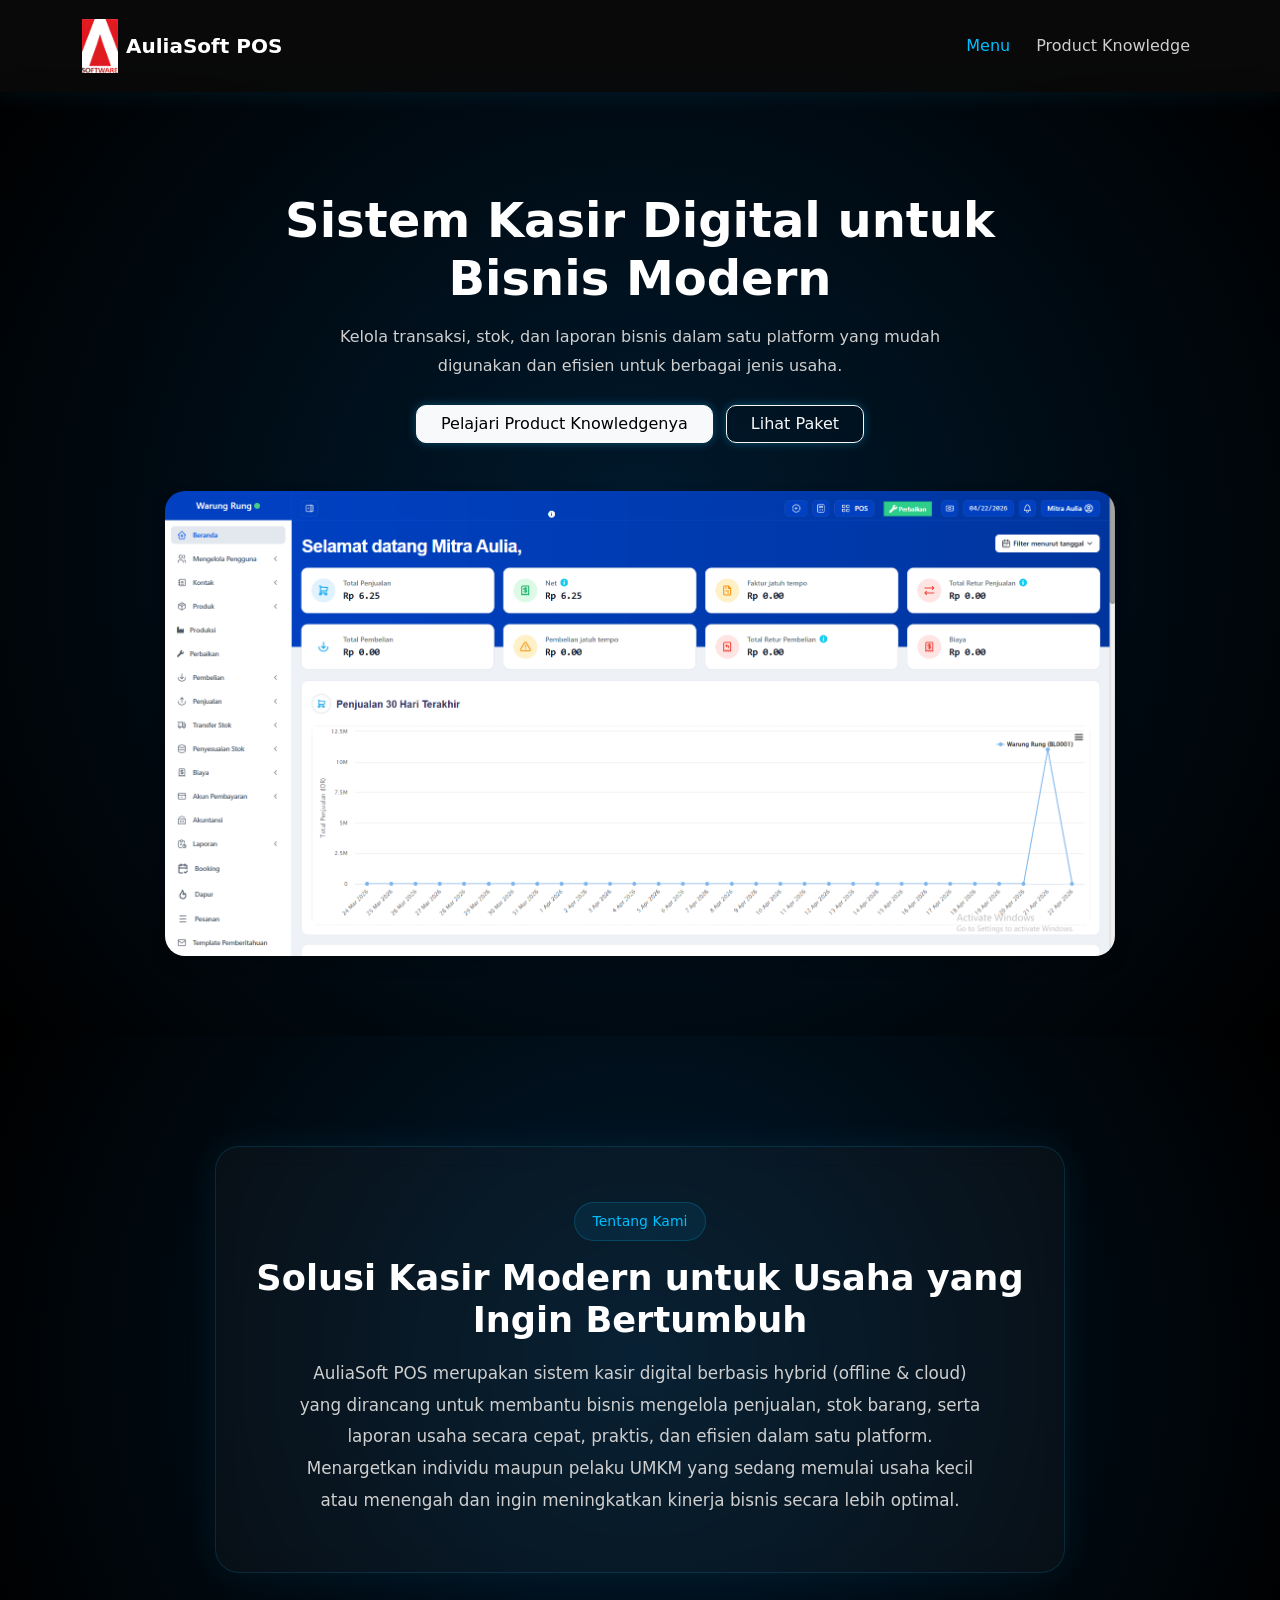
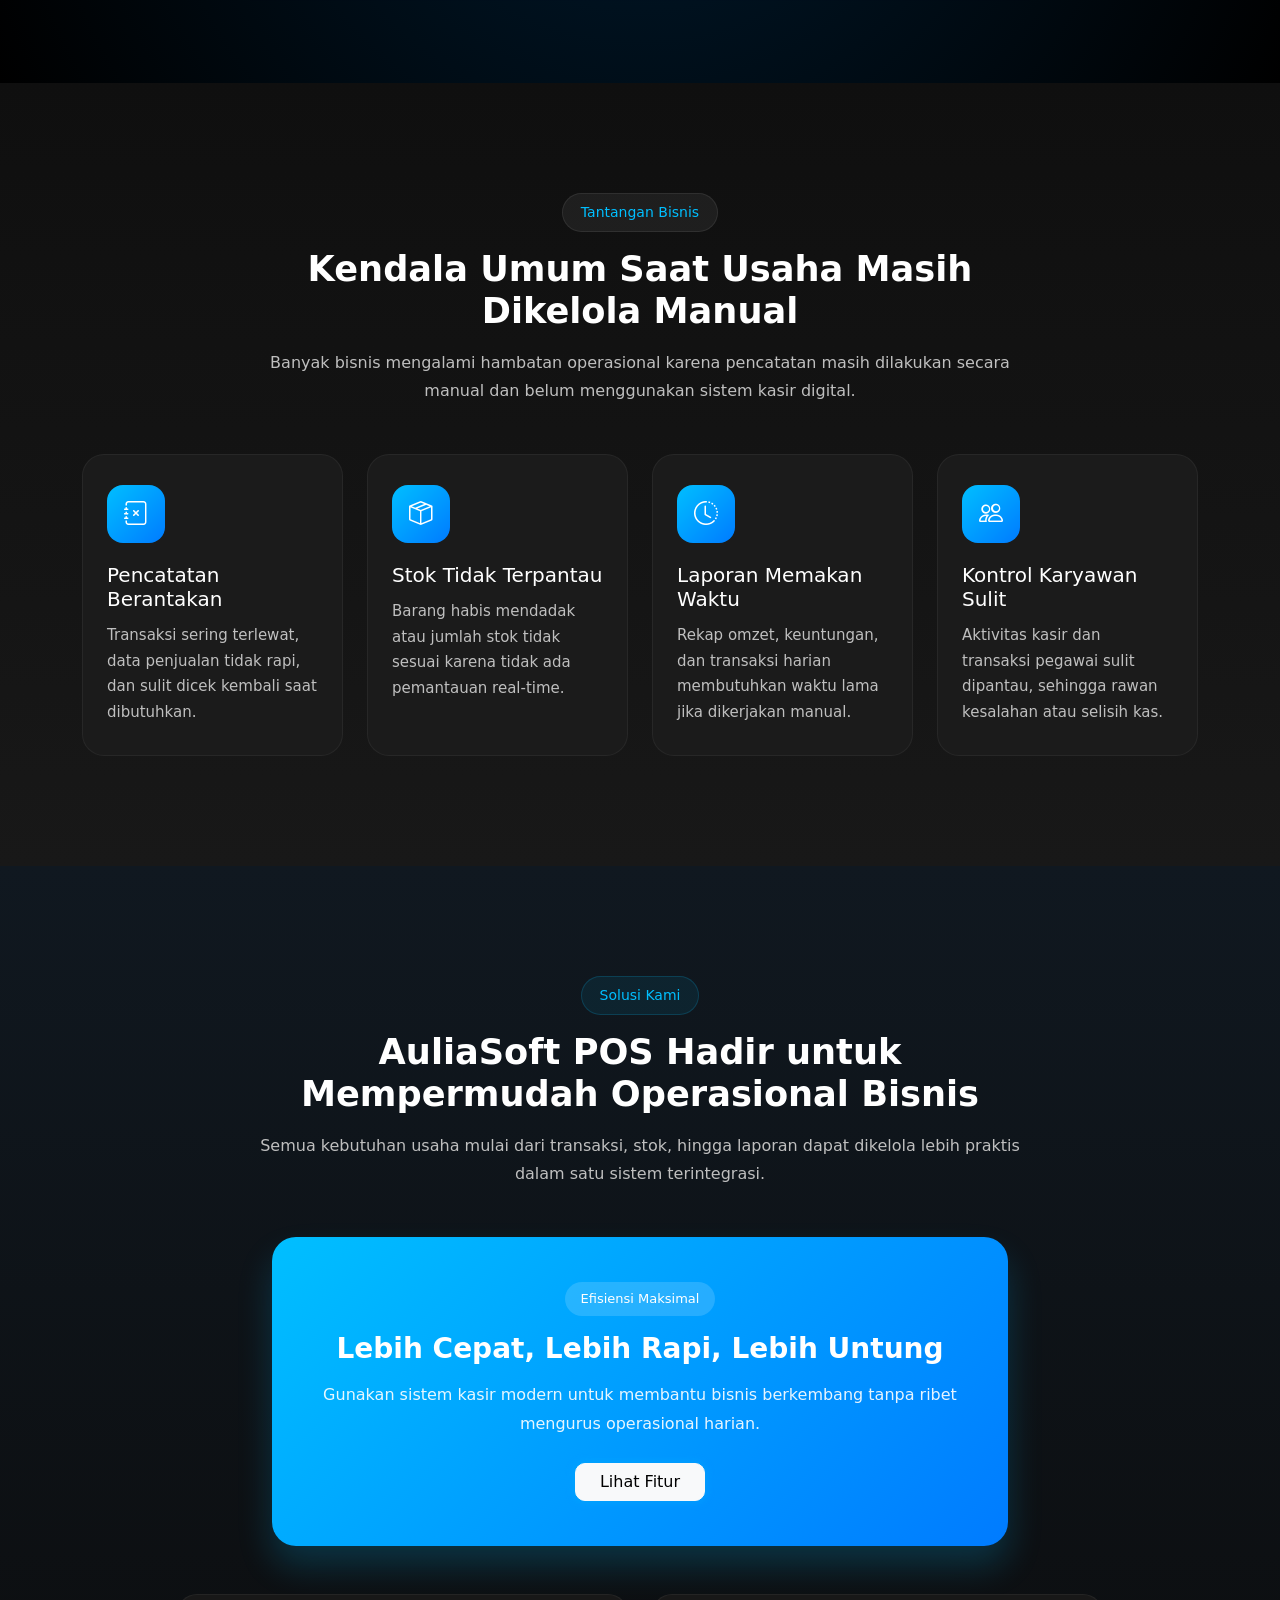
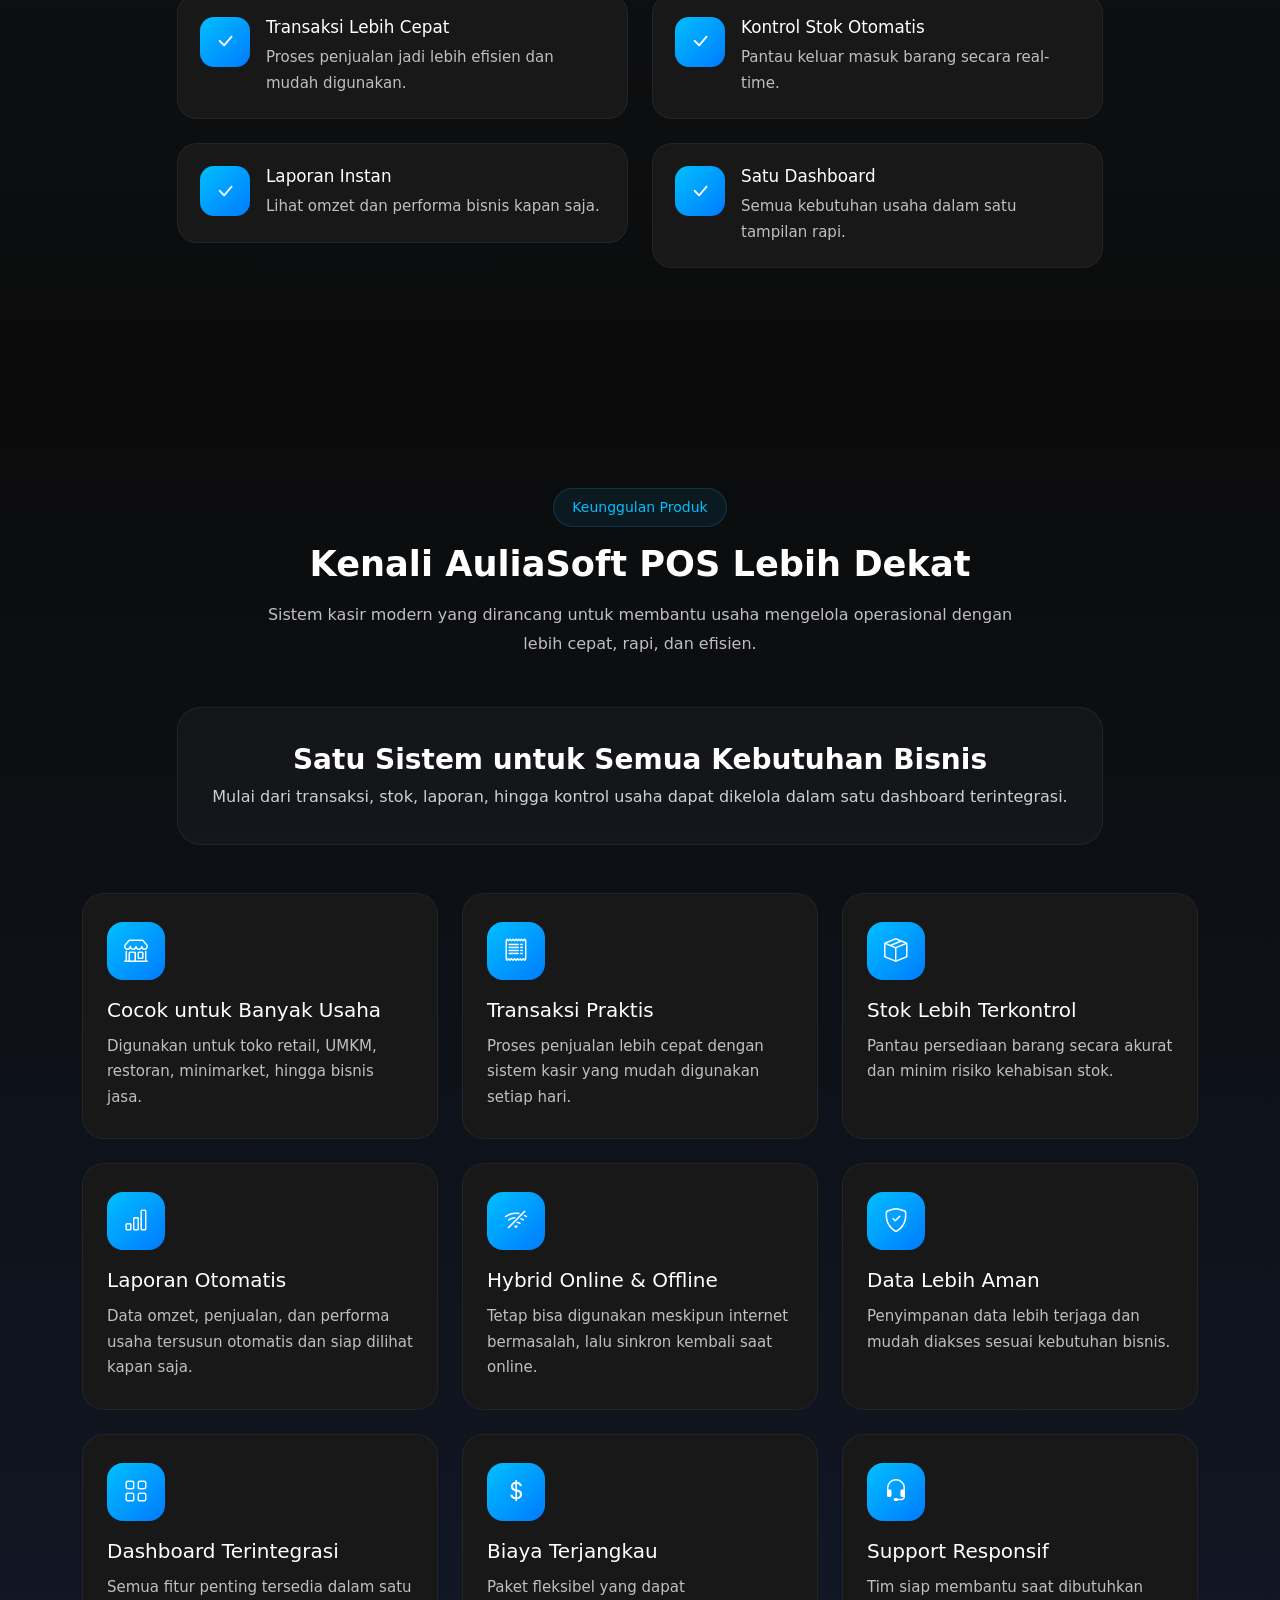
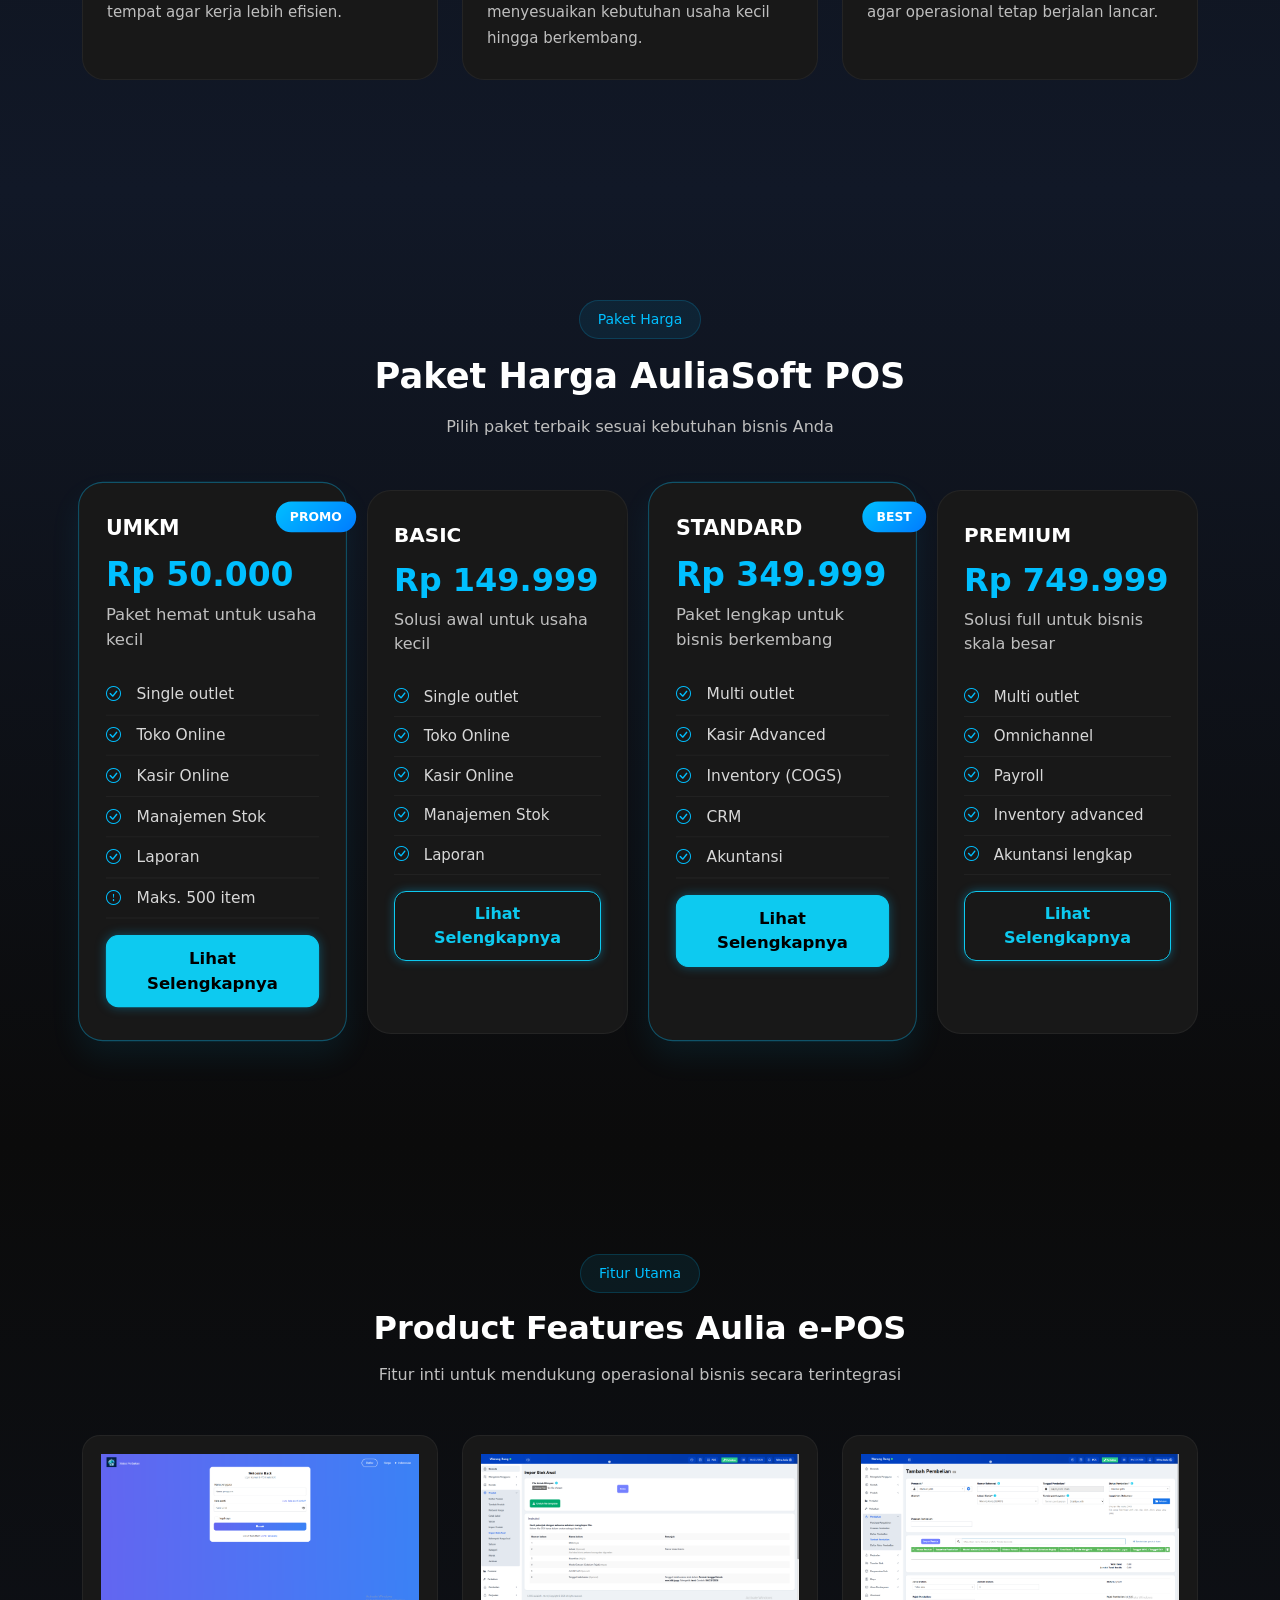
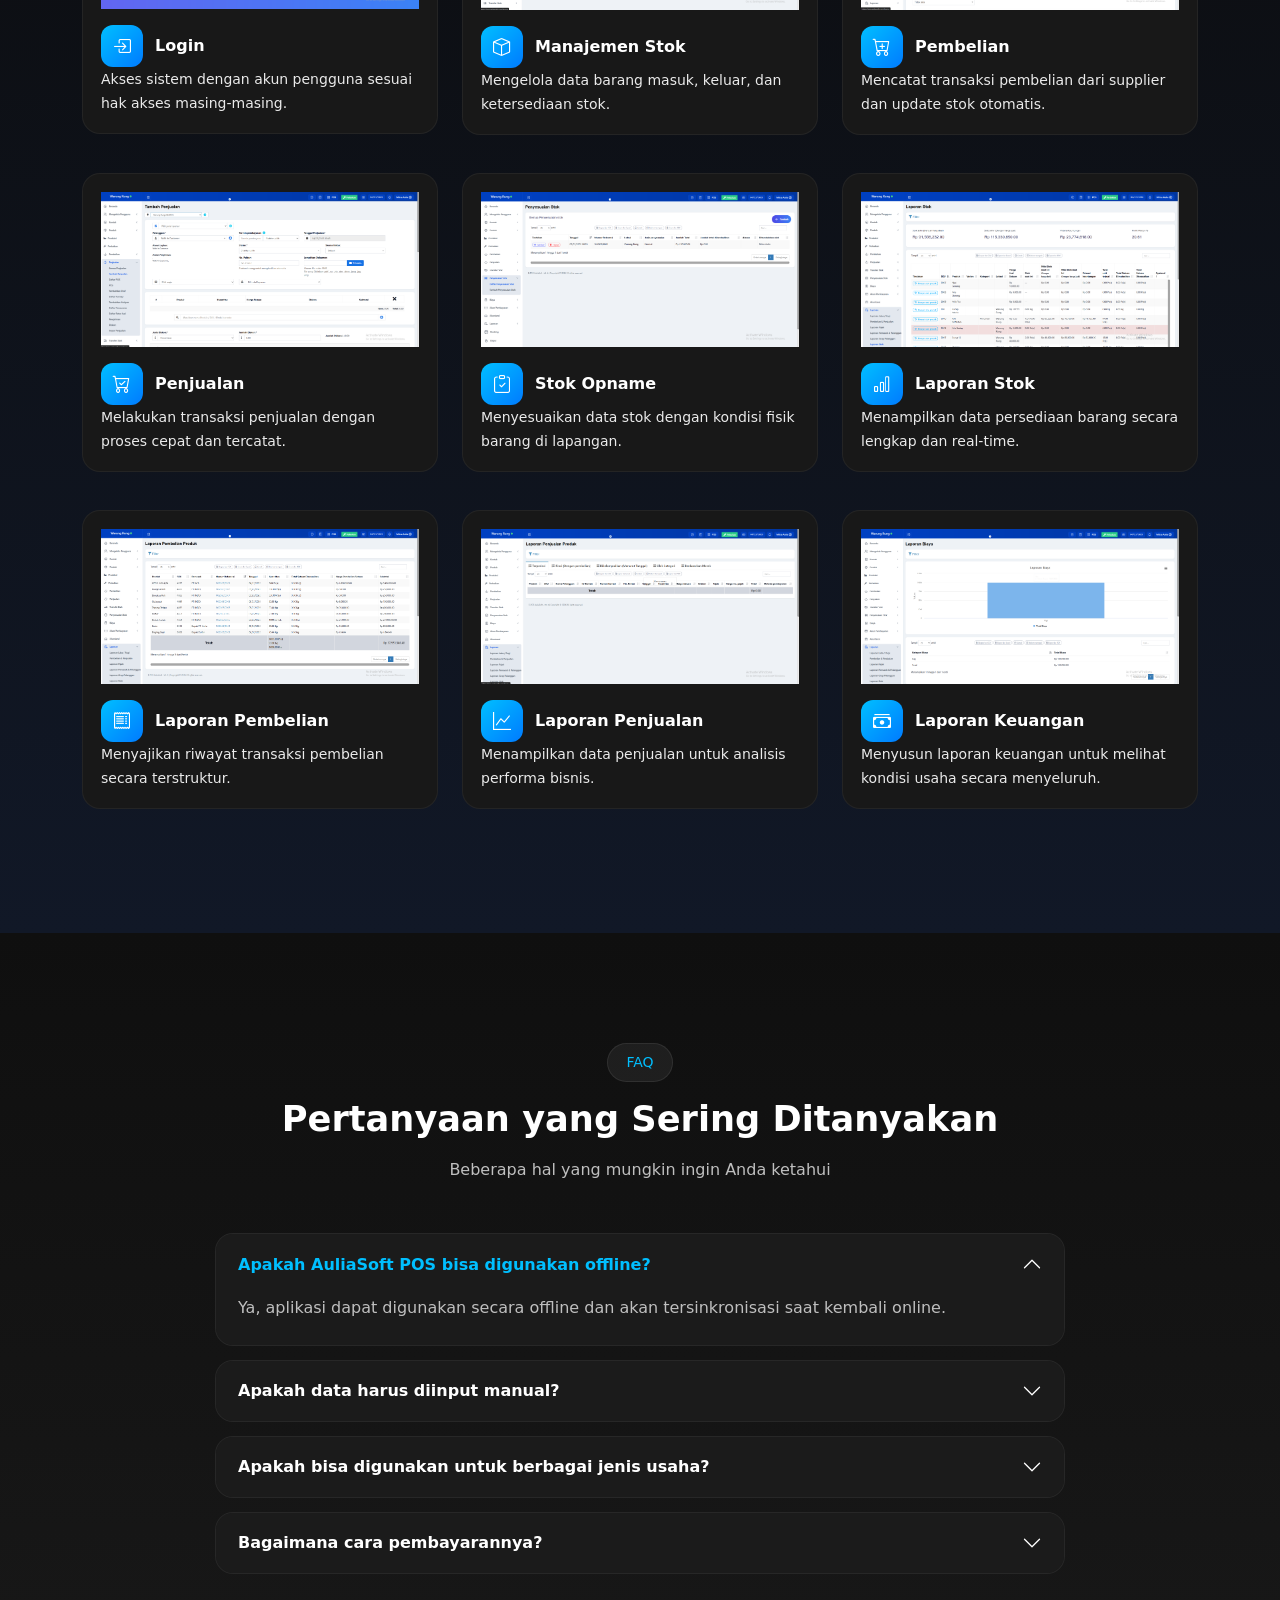
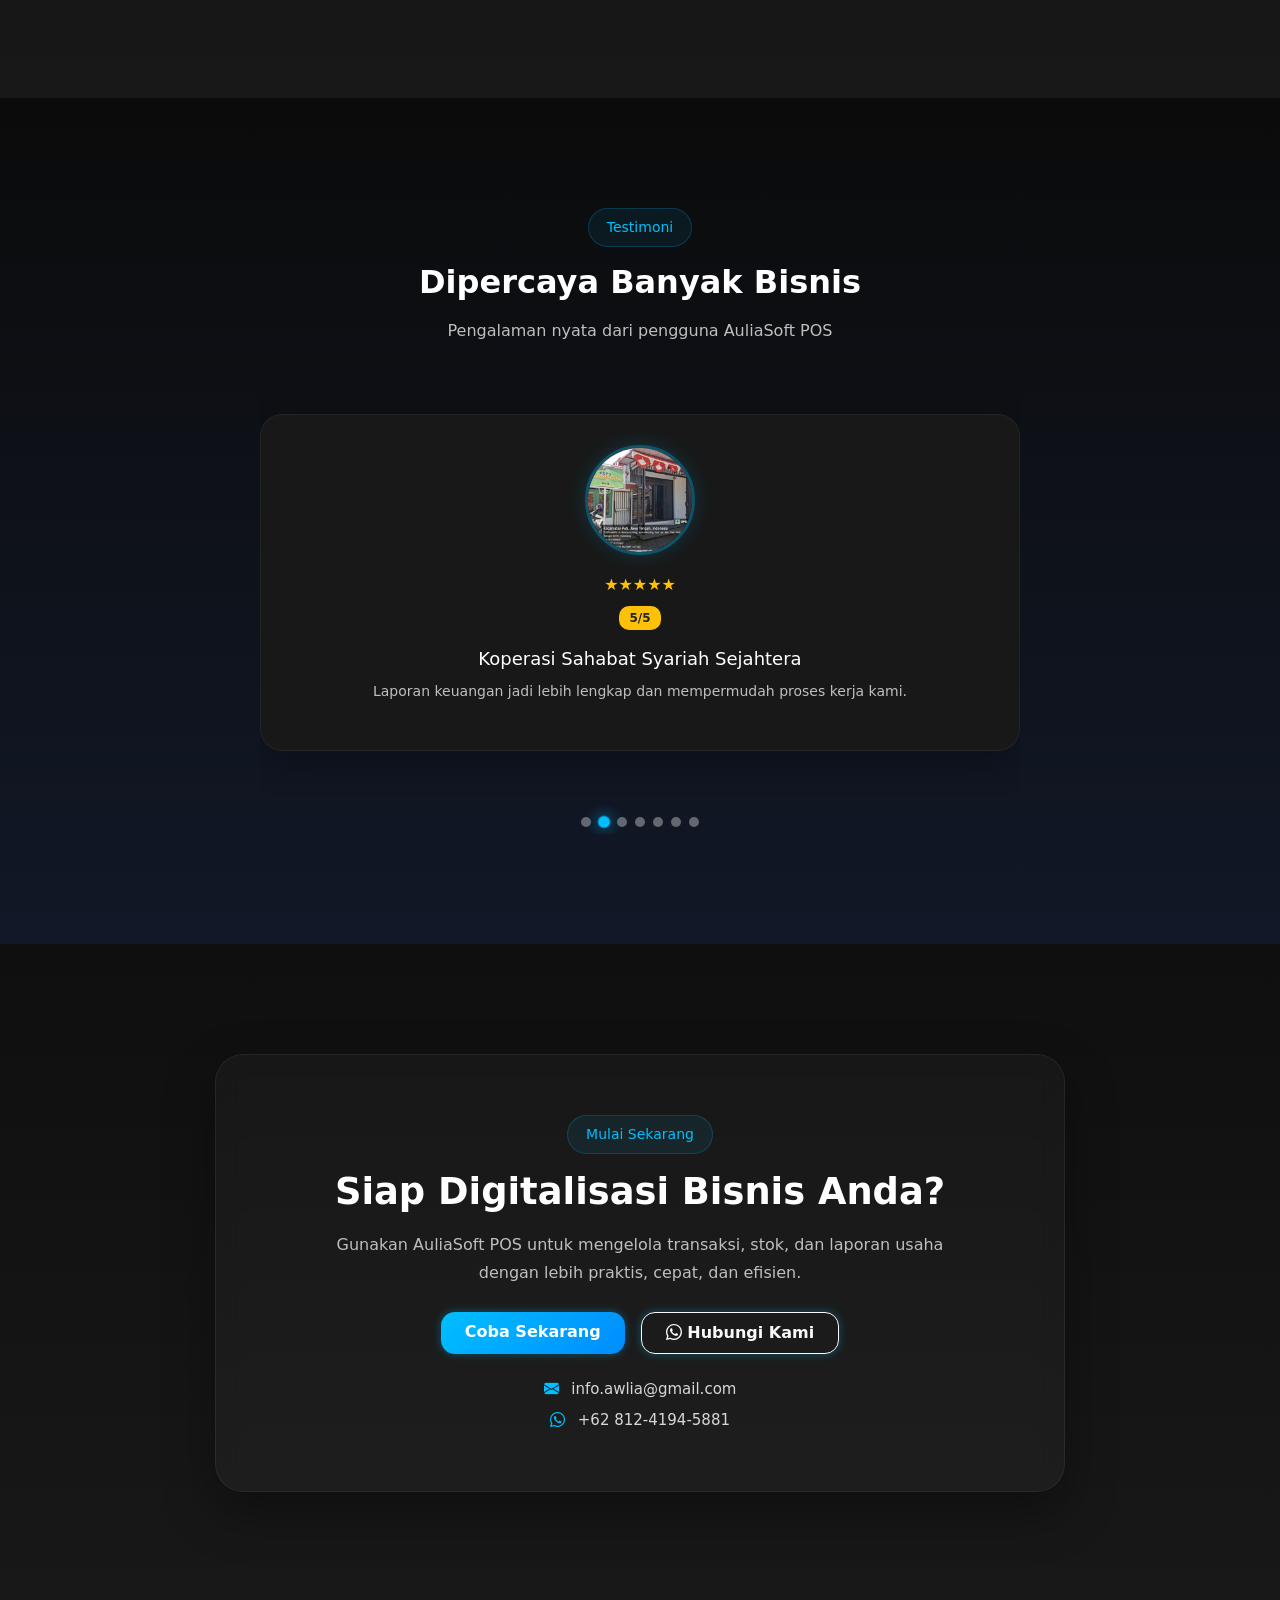
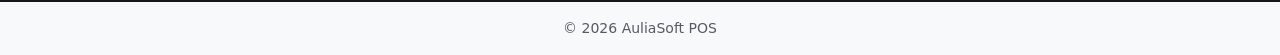
==== commit a8100b14: "Update index.html" ====
--- a/index.html
+++ b/index.html
@@ -1,6 +1,6 @@
 <!-- index.html -->
 <!DOCTYPE html>
-<html lang="id">
+<html lang="id"> 
 <head>
   <meta charset="UTF-8" />
   <meta name="viewport" content="width=device-width, initial-scale=1" />
@@ -988,4 +988,4 @@
     </script>
 
 </body>
-</html>+</html>
